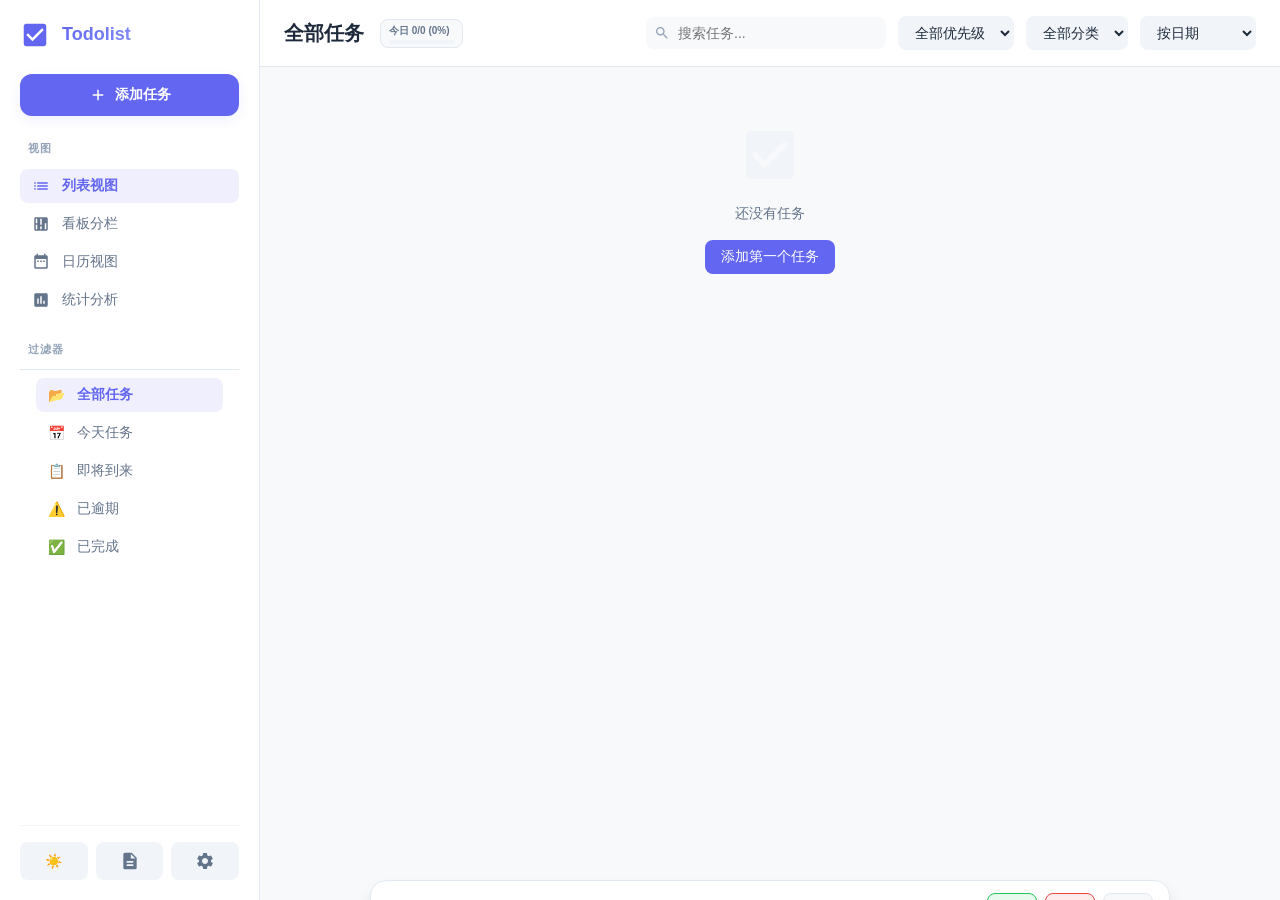
==== index.html @ 88fe9af9 "feat(release): v1.5.1 inline subtask deletion button, html layout alignment & detail perfection" ====
<!DOCTYPE html>
<html lang="zh-CN" data-theme="light">

<head>
  <meta charset="UTF-8">
  <meta name="viewport" content="width=device-width, initial-scale=1.0">
  <title>Todolist - 任务管理</title>
  <link rel="stylesheet" href="css/variables.css">
  <link rel="stylesheet" href="css/base.css">
  <link rel="stylesheet" href="css/components.css">
  <link rel="stylesheet" href="css/animations.css">
  <link rel="stylesheet" href="css/kanban.css">
  <link rel="stylesheet" href="css/charts.css">
  <link rel="stylesheet" href="css/features.css">
  <script src="js/chromeMock.js"></script>
  <style>
    /* Reset & Widescreen Layout */
    body {
      min-height: 100vh;
      overflow: hidden;
      background-color: var(--bg);
    }

    .app-layout {
      display: flex;
      width: 100vw;
      height: 100vh;
      overflow: hidden;
      position: relative;
    }

    /* Left Sidebar */
    .sidebar {
      width: 260px;
      height: 100%;
      background-color: var(--surface);
      border-right: 1px solid var(--border);
      display: flex;
      flex-direction: column;
      padding: var(--space-xl);
      flex-shrink: 0;
      z-index: 100;
      transition: transform var(--transition-normal);
    }

    .sidebar-header {
      display: flex;
      align-items: center;
      justify-content: space-between;
      margin-bottom: var(--space-2xl);
    }

    .sidebar-brand {
      display: flex;
      align-items: center;
      gap: var(--space-md);
    }

    .sidebar-logo {
      width: 30px;
      height: 30px;
      color: var(--primary);
    }

    .sidebar-title {
      font-size: var(--font-size-2xl);
      font-weight: 700;
      background: linear-gradient(135deg, var(--primary) 0%, var(--primary-light) 100%);
      -webkit-background-clip: text;
      -webkit-text-fill-color: transparent;
      background-clip: text;
      margin: 0;
    }

    .btn-close-sidebar {
      display: none;
      color: var(--text-secondary);
      cursor: pointer;
    }

    /* Large Add Task Button */
    .sidebar-add-btn {
      width: 100%;
      display: flex;
      align-items: center;
      justify-content: center;
      gap: var(--space-sm);
      padding: var(--space-md) var(--space-lg);
      background-color: var(--primary);
      color: white !important;
      border-radius: var(--radius-lg);
      font-weight: 600;
      font-size: var(--font-size-lg);
      margin-bottom: var(--space-2xl);
      transition: background-color var(--transition-fast), transform var(--transition-fast), box-shadow var(--transition-fast);
      box-shadow: 0 4px 12px var(--primary-bg);
      border: none;
    }

    .sidebar-add-btn:hover {
      background-color: var(--primary-dark);
      transform: translateY(-2px);
      box-shadow: 0 6px 16px rgba(99, 102, 241, 0.3);
    }

    .sidebar-add-btn:active {
      transform: translateY(0);
    }

    /* Sidebar sections and menu */
    .sidebar-section {
      margin-bottom: var(--space-2xl);
    }

    .sidebar-section-title {
      font-size: var(--font-size-xs);
      font-weight: 700;
      color: var(--text-muted);
      text-transform: uppercase;
      letter-spacing: 1px;
      margin-bottom: var(--space-md);
      padding-left: var(--space-sm);
    }

    .sidebar-menu {
      display: flex;
      flex-direction: column;
      gap: var(--space-xs);
    }

    .sidebar-menu-btn {
      display: flex;
      align-items: center;
      justify-content: space-between;
      padding: var(--space-sm) var(--space-md);
      border-radius: var(--radius-md);
      color: var(--text-secondary);
      font-weight: 500;
      font-size: var(--font-size-lg);
      transition: all var(--transition-fast);
      text-align: left;
      width: 100%;
      border: none;
      background: none;
      cursor: pointer;
    }

    .sidebar-menu-btn-content {
      display: flex;
      align-items: center;
      gap: var(--space-md);
    }

    .sidebar-menu-btn svg {
      width: 18px;
      height: 18px;
      color: var(--text-secondary);
      transition: color var(--transition-fast);
    }

    .sidebar-menu-btn:hover {
      background-color: var(--border-light);
      color: var(--text);
    }

    .sidebar-menu-btn.active {
      background-color: var(--primary-bg);
      color: var(--primary);
      font-weight: 600;
    }

    .sidebar-menu-btn.active svg {
      color: var(--primary);
    }

    .sidebar-footer {
      margin-top: auto;
      display: flex;
      align-items: center;
      justify-content: space-between;
      padding-top: var(--space-lg);
      border-top: 1px solid var(--border-light);
      gap: var(--space-sm);
    }

    .sidebar-footer .btn-icon {
      flex: 1;
      height: 38px;
      border-radius: var(--radius-md);
      background-color: var(--border-light);
      border: 1px solid transparent;
      display: inline-flex;
      align-items: center;
      justify-content: center;
    }

    .sidebar-footer .btn-icon:hover {
      background-color: var(--border);
      color: var(--text);
    }

    /* Right Main Content Area */
    .main-content-layout {
      flex: 1;
      display: flex;
      flex-direction: column;
      height: 100%;
      overflow: hidden;
    }

    /* Mobile Header (Hidden on Desktop) */
    .mobile-header {
      display: none;
      align-items: center;
      justify-content: space-between;
      padding: var(--space-md) var(--space-lg);
      background-color: var(--surface);
      border-bottom: 1px solid var(--border);
      height: 56px;
      flex-shrink: 0;
    }

    .btn-hamburger {
      color: var(--text);
      display: flex;
      align-items: center;
      justify-content: center;
      width: 36px;
      height: 36px;
      border-radius: var(--radius-md);
      cursor: pointer;
    }

    .btn-hamburger:hover {
      background-color: var(--border-light);
    }

    .mobile-title {
      font-size: var(--font-size-xl);
      font-weight: 700;
      color: var(--text);
    }

    /* Main Toolbar Header */
    .main-header {
      display: flex;
      align-items: center;
      justify-content: space-between;
      padding: var(--space-lg) var(--space-2xl);
      background-color: var(--surface);
      border-bottom: 1px solid var(--border);
      gap: var(--space-md);
      flex-shrink: 0;
    }

    .main-header-left {
      display: flex;
      align-items: center;
      gap: var(--space-md);
    }

    .current-view-title {
      font-size: var(--font-size-3xl);
      font-weight: 700;
      color: var(--text);
      margin: 0;
    }

    .main-header-right {
      display: flex;
      align-items: center;
      gap: var(--space-md);
      flex-wrap: wrap;
    }

    .main-header-right .search-box {
      width: 240px;
      transition: width var(--transition-normal);
    }

    .main-header-right .search-box:focus-within {
      width: 320px;
    }

    .main-header-right select {
      height: 34px;
      padding: 0 var(--space-md);
      background-color: var(--border-light);
      border: 1px solid transparent;
      border-radius: var(--radius-md);
      font-weight: 500;
      cursor: pointer;
    }

    .main-header-right select:focus {
      background-color: var(--surface);
      border-color: var(--primary);
    }

    /* Views Scrolling Container */
    .views-container {
      flex: 1;
      overflow-y: auto;
      padding: var(--space-2xl);
      background-color: var(--bg);
    }

    /* List View Center Aligned */
    #list-view {
      max-width: 900px;
      margin: 0 auto;
      width: 100%;
    }

    /* Kanban Widescreen Redesign */
    #kanban-view {
      height: 100%;
      display: flex;
      gap: var(--space-xl);
      overflow-x: auto;
      align-items: stretch;
      width: 100%;
      padding-bottom: var(--space-md);
    }

    #kanban-view.view.active {
      display: flex;
    }

    .kanban-column {
      flex: 1;
      min-width: 280px;
      max-width: 400px;
      background-color: var(--surface);
      border-radius: var(--radius-xl);
      border: 1px solid var(--border);
      box-shadow: var(--shadow-sm);
      display: flex;
      flex-direction: column;
      height: calc(100vh - 180px);
      /* Stretches to viewport minus header space */
    }

    .kanban-column-content {
      padding: var(--space-md);
      gap: var(--space-md);
      flex: 1;
      overflow-y: auto;
    }

    /* Calendar Widescreen Redesign */
    #calendar-view {
      background-color: var(--surface);
      border-radius: var(--radius-xl);
      border: 1px solid var(--border);
      box-shadow: var(--shadow-sm);
      padding: var(--space-xl);
      display: flex;
      flex-direction: column;
      height: calc(100vh - 180px);
    }

    #calendar-view.view.active {
      display: flex;
    }

    .calendar-header {
      margin-bottom: var(--space-lg);
      flex-shrink: 0;
    }

    .calendar-grid {
      margin-bottom: var(--space-sm);
      flex-shrink: 0;
    }

    .calendar-days {
      flex: 1;
      display: grid;
      grid-template-rows: repeat(6, 1fr);
      gap: 1px;
      background-color: var(--border);
      border: 1px solid var(--border);
      border-radius: var(--radius-md);
      overflow: hidden;
    }

    .calendar-day {
      aspect-ratio: auto;
      height: 100%;
      background-color: var(--surface);
      border-radius: 0;
      justify-content: flex-start;
      align-items: flex-start;
      padding: var(--space-sm);
      transition: background-color var(--transition-fast);
      position: relative;
      display: flex;
      flex-direction: column;
    }

    .calendar-day-number {
      font-size: var(--font-size-md);
      font-weight: 600;
      margin-bottom: var(--space-xs);
    }

    .calendar-day.today .calendar-day-number {
      background-color: var(--primary);
      color: white;
      width: 22px;
      height: 22px;
      display: flex;
      align-items: center;
      justify-content: center;
      border-radius: var(--radius-full);
      font-size: var(--font-size-xs);
    }

    /* Calendar task cells inside grid */
    .calendar-day-tasks {
      display: flex;
      flex-direction: column;
      gap: 3px;
      width: 100%;
      overflow-y: auto;
      margin-top: var(--space-xs);
      flex: 1;
      max-height: calc(100% - 22px);
    }

    /* Small custom scrollbar for calendar day cells */
    .calendar-day-tasks::-webkit-scrollbar {
      width: 3px;
    }

    .calendar-task-indicator {
      font-size: 10px;
      padding: 2px 6px;
      background-color: var(--border-light);
      border-radius: var(--radius-sm);
      color: var(--text-secondary);
      white-space: nowrap;
      overflow: hidden;
      text-overflow: ellipsis;
      border-left: 3px solid var(--priority-color, var(--border));
      width: 100%;
      text-align: left;
      line-height: 1.3;
    }

    .calendar-task-indicator.completed {
      text-decoration: line-through;
      opacity: 0.6;
    }

    .calendar-task-indicator-more {
      font-size: 9px;
      color: var(--primary);
      font-weight: 600;
      padding-left: var(--space-xs);
      text-align: left;
    }

    /* Stats View Dashboard grid layout */
    #stats-view {
      max-width: 1100px;
      margin: 0 auto;
      width: 100%;
    }

    #stats-view.view.active {
      display: block;
    }

    .stats-container {
      display: grid;
      grid-template-columns: 1fr 1fr;
      gap: var(--space-xl);
      padding: 0;
    }

    .stats-header {
      grid-column: 1 / -1;
      margin-bottom: 0;
    }

    .stats-overview {
      grid-column: 1 / -1;
      display: grid;
      grid-template-columns: repeat(4, 1fr) !important;
      gap: var(--space-md) !important;
      margin-bottom: 0 !important;
    }

    .stats-progress {
      grid-column: 1 / -1;
      margin-bottom: 0 !important;
    }

    .stats-chart {
      grid-column: 1;
      margin-bottom: 0 !important;
    }

    .stats-info {
      grid-column: 1;
      margin-bottom: 0 !important;
    }

    .stats-distribution {
      grid-column: 2;
      margin-bottom: 0 !important;
    }

    /* Batch operations bar desktop placement override */
    .batch-bar {
      bottom: var(--space-xl);
      left: 280px;
      /* offset sidebar on desktop */
      right: var(--space-xl);
      border-radius: var(--radius-xl);
      border: 1px solid var(--border);
      width: auto;
      max-width: 800px;
      margin: 0 auto;
      box-shadow: var(--shadow-xl);
    }

    /* Responsive Queries */
    @media (max-width: 1024px) {
      .batch-bar {
        left: var(--space-xl);
      }
    }

    @media (max-width: 768px) {
      body {
        flex-direction: column;
      }

      .app-layout {
        flex-direction: column;
      }

      /* Sidebar collapses to sliding drawer */
      .sidebar {
        position: fixed;
        left: 0;
        top: 0;
        bottom: 0;
        transform: translateX(-100%);
        box-shadow: var(--shadow-xl);
      }

      .sidebar.open {
        transform: translateX(0);
      }

      .btn-close-sidebar {
        display: flex;
        align-items: center;
        justify-content: center;
        width: 36px;
        height: 36px;
        border-radius: var(--radius-md);
      }

      .btn-close-sidebar:hover {
        background-color: var(--border-light);
      }

      .mobile-header {
        display: flex;
      }

      .main-content-layout {
        height: calc(100vh - 56px);
      }

      .main-header {
        padding: var(--space-md) var(--space-lg);
        flex-direction: column;
        align-items: stretch;
      }

      .main-header-right {
        justify-content: space-between;
      }

      .main-header-right .search-box {
        width: 100%;
      }

      .main-header-right .search-box:focus-within {
        width: 100%;
      }

      .views-container {
        padding: var(--space-md);
      }

      .stats-container {
        grid-template-columns: 1fr;
      }

      .stats-chart,
      .stats-info,
      .stats-distribution {
        grid-column: 1;
      }

      .stats-overview {
        grid-template-columns: repeat(2, 1fr) !important;
      }

      .batch-bar {
        left: var(--space-md);
        right: var(--space-md);
        bottom: var(--space-md);
      }
    }
  </style>
</head>

<body>
  <div class="app-layout">
    <!-- Left Navigation Sidebar -->
    <aside class="sidebar" id="sidebar">
      <div class="sidebar-header">
        <div class="sidebar-brand">
          <svg class="sidebar-logo" viewBox="0 0 24 24">
            <path fill="currentColor"
              d="M19 3H5c-1.1 0-2 .9-2 2v14c0 1.1.9 2 2 2h14c1.1 0 2-.9 2-2V5c0-1.1-.9-2-2-2zm-9 14l-5-5 1.41-1.41L10 14.17l7.59-7.59L19 8l-9 9z" />
          </svg>
          <h1 class="sidebar-title">Todolist</h1>
        </div>
        <button id="btn-close-sidebar" class="btn-close-sidebar" title="关闭菜单">
          <svg viewBox="0 0 24 24" width="20" height="20">
            <path fill="currentColor"
              d="M19 6.41L17.59 5 12 10.59 6.41 5 5 6.41 10.59 12 5 17.59 6.41 19 12 13.41 17.59 19 19 17.59 13.41 12z" />
          </svg>
        </button>
      </div>

      <!-- Add Task Action -->
      <button id="btn-add" class="sidebar-add-btn" title="添加新任务">
        <svg viewBox="0 0 24 24" width="18" height="18">
          <path fill="currentColor" d="M19 13h-6v6h-2v-6H5v-2h6V5h2v6h6v2z" />
        </svg>
        添加任务
      </button>

      <!-- View Selector -->
      <div class="sidebar-section">
        <div class="sidebar-section-title">视图</div>
        <nav class="sidebar-menu">
          <button class="sidebar-menu-btn sidebar-view-btn active" data-view="list">
            <div class="sidebar-menu-btn-content">
              <svg viewBox="0 0 24 24">
                <path fill="currentColor"
                  d="M3 13h2v-2H3v2zm0 4h2v-2H3v2zm0-8h2V7H3v2zm4 4h14v-2H7v2zm0 4h14v-2H7v2zM7 7v2h14V7H7z" />
              </svg>
              <span>列表视图</span>
            </div>
          </button>
          <button class="sidebar-menu-btn sidebar-view-btn" data-view="kanban">
            <div class="sidebar-menu-btn-content">
              <svg viewBox="0 0 24 24">
                <path fill="currentColor"
                  d="M19 3H5c-1.1 0-2 .9-2 2v14c0 1.1.9 2 2 2h14c1.1 0 2-.9 2-2V5c0-1.1-.9-2-2-2zM7 19H5v-6h2v6zm0-8H5V5h2v6zm6 8h-2v-4h2v4zm0-6h-2V5h2v6zm6 6h-2v-8h2v8z" />
              </svg>
              <span>看板分栏</span>
            </div>
          </button>
          <button class="sidebar-menu-btn sidebar-view-btn" data-view="calendar">
            <div class="sidebar-menu-btn-content">
              <svg viewBox="0 0 24 24">
                <path fill="currentColor"
                  d="M19 3h-1V1h-2v2H8V1H6v2H5c-1.1 0-2 .9-2 2v14c0 1.1.9 2 2 2h14c1.1 0 2-.9 2-2V5c0-1.1-.9-2-2-2zm0 16H5V8h14v11zM9 10H7v2h2v-2zm4 0h-2v2h2v-2zm4 0h-2v2h2v-2z" />
              </svg>
              <span>日历视图</span>
            </div>
          </button>
          <button class="sidebar-menu-btn sidebar-view-btn" data-view="stats">
            <div class="sidebar-menu-btn-content">
              <svg viewBox="0 0 24 24">
                <path fill="currentColor"
                  d="M19 3H5c-1.1 0-2 .9-2 2v14c0 1.1.9 2 2 2h14c1.1 0 2-.9 2-2V5c0-1.1-.9-2-2-2zM9 17H7v-7h2v7zm4 0h-2V7h2v10zm4 0h-2v-4h2v4z" />
              </svg>
              <span>统计分析</span>
            </div>
          </button>
        </nav>
      </div>

      <!-- Filters (mapped to .filter-tabs) -->
      <div class="sidebar-section">
        <div class="sidebar-section-title">过滤器</div>
        <nav class="sidebar-menu filter-tabs">
          <button class="sidebar-menu-btn tab active" data-filter="all">
            <div class="sidebar-menu-btn-content">
              <span>📂</span>
              <span>全部任务</span>
            </div>
          </button>
          <button class="sidebar-menu-btn tab" data-filter="today">
            <div class="sidebar-menu-btn-content">
              <span>📅</span>
              <span>今天任务</span>
            </div>
          </button>
          <button class="sidebar-menu-btn tab" data-filter="upcoming">
            <div class="sidebar-menu-btn-content">
              <span>📋</span>
              <span>即将到来</span>
            </div>
          </button>
          <button class="sidebar-menu-btn tab" data-filter="overdue">
            <div class="sidebar-menu-btn-content">
              <span>⚠️</span>
              <span>已逾期</span>
            </div>
          </button>
          <button class="sidebar-menu-btn tab" data-filter="completed">
            <div class="sidebar-menu-btn-content">
              <span>✅</span>
              <span>已完成</span>
            </div>
          </button>
        </nav>
      </div>

      <!-- Footer action tools -->
      <div class="sidebar-footer">
        <button id="btn-theme" class="btn-icon" title="切换主题">☀️</button>
        <button id="btn-templates" class="btn-icon" title="任务模板">
          <svg viewBox="0 0 24 24" width="20" height="20">
            <path fill="currentColor"
              d="M14 2H6c-1.1 0-1.99.9-1.99 2L4 20c0 1.1.89 2 1.99 2H18c1.1 0 2-.9 2-2V8l-6-6zm2 16H8v-2h8v2zm0-4H8v-2h8v2zm-3-5V3.5L18.5 9H13z" />
          </svg>
        </button>
        <button id="btn-settings" class="btn-icon" title="设置">
          <svg viewBox="0 0 24 24" width="20" height="20">
            <path fill="currentColor"
              d="M19.14 12.94c.04-.3.06-.61.06-.94 0-.32-.02-.64-.07-.94l2.03-1.58c.18-.14.23-.41.12-.61l-1.92-3.32c-.12-.22-.37-.29-.59-.22l-2.39.96c-.5-.38-1.03-.7-1.62-.94l-.36-2.54c-.04-.24-.24-.41-.48-.41h-3.84c-.24 0-.43.17-.47.41l-.36 2.54c-.59.24-1.13.57-1.62.94l-2.39-.96c-.22-.08-.47 0-.59.22L2.74 8.87c-.12.21-.08.47.12.61l2.03 1.58c-.05.3-.07.62-.07.94s.02.64.07.94l-2.03 1.58c-.18.14-.23.41-.12.61l1.92 3.32c.12.22.37.29.59.22l2.39-.96c.5.38 1.03.7 1.62.94l.36 2.54c.05.24.24.41.48.41h3.84c.24 0 .44-.17.47-.41l.36-2.54c.59-.24 1.13-.56 1.62-.94l2.39.96c.22.08.47 0 .59-.22l1.92-3.32c.12-.22.07-.47-.12-.61l-2.01-1.58zM12 15.6c-1.98 0-3.6-1.62-3.6-3.6s1.62-3.6 3.6-3.6 3.6 1.62 3.6 3.6-1.62 3.6-3.6 3.6z" />
          </svg>
        </button>
      </div>
    </aside>

    <!-- Main Content Layout Area -->
    <div class="main-content-layout">
      <!-- Mobile View Header -->
      <header class="mobile-header">
        <button id="btn-menu-toggle" class="btn-hamburger" title="展开侧边栏">
          <svg viewBox="0 0 24 24" width="24" height="24">
            <path fill="currentColor" d="M3 18h18v-2H3v2zm0-5h18v-2H3v2zm0-7v2h18V6H3z" />
          </svg>
        </button>
        <span class="mobile-title">Todolist</span>
        <button id="btn-mobile-add" class="btn-icon" title="添加任务">
          <svg viewBox="0 0 24 24" width="22" height="22">
            <path fill="currentColor" d="M19 13h-6v6h-2v-6H5v-2h6V5h2v6h6v2z" />
          </svg>
        </button>
      </header>

      <!-- Main Toolbar Header -->
      <header class="main-header">
        <div class="main-header-left" style="display: flex; align-items: center; gap: var(--space-md);">
          <h2 id="current-view-title" class="current-view-title">任务列表</h2>
          <div class="header-progress-widget" id="header-progress-widget" title="今日任务完成率"></div>
        </div>
        <div class="main-header-right">
          <!-- Search box -->
          <div class="search-box">
            <svg class="search-icon" viewBox="0 0 24 24" width="16" height="16">
              <path fill="currentColor"
                d="M15.5 14h-.79l-.28-.27C15.41 12.59 16 11.11 16 9.5 16 5.91 13.09 3 9.5 3S3 5.91 3 9.5 5.91 16 9.5 16c1.61 0 3.09-.59 4.23-1.57l.27.28v.79l5 4.99L20.49 19l-4.99-5zm-6 0C7.01 14 5 11.99 5 9.5S7.01 5 9.5 5 14 7.01 14 9.5 11.99 14 9.5 14z" />
            </svg>
            <input type="text" id="search-input" placeholder="搜索任务..." autocomplete="off" list="search-suggestions">
            <datalist id="search-suggestions"></datalist>
          </div>
          <!-- Priority Selector -->
          <select id="filter-select" class="filter-select">
            <option value="all">全部优先级</option>
            <option value="high">高优先级</option>
            <option value="medium">中优先级</option>
            <option value="low">低优先级</option>
          </select>
          <!-- Category Selector -->
          <select id="category-select" class="filter-select">
            <option value="all">全部分类</option>
            <option value="工作">💼 工作</option>
            <option value="个人">👤 个人</option>
            <option value="学习">📚 学习</option>
            <option value="生活">🏠 生活</option>
            <option value="健康">💪 健康</option>
          </select>
          <!-- Sort Selector -->
          <select id="sort-select" class="filter-select">
            <option value="dueDate">按日期</option>
            <option value="priority">按优先级</option>
            <option value="created">按创建时间</option>
            <option value="alpha">按名称</option>
          </select>
          <!-- View cycle button hidden but preserved in DOM for JS binding -->
          <button id="btn-toggle-view" style="display: none;"></button>
        </div>
      </header>

      <!-- Scrollable Panels Viewport -->
      <main class="views-container">
        <!-- List View -->
        <div id="list-view" class="view active">
          <div id="task-list" class="task-list">
            <!-- Tasks rendered dynamically -->
          </div>
          <div id="empty-state" class="empty-state hidden">
            <svg viewBox="0 0 24 24" width="64" height="64">
              <path fill="currentColor" opacity="0.3"
                d="M19 3H5c-1.1 0-2 .9-2 2v14c0 1.1.9 2 2 2h14c1.1 0 2-.9 2-2V5c0-1.1-.9-2-2-2zm-9 14l-5-5 1.41-1.41L10 14.17l7.59-7.59L19 8l-9 9z" />
            </svg>
            <p>还没有任务</p>
            <button id="btn-add-first" class="btn-primary">添加第一个任务</button>
          </div>
        </div>

        <!-- Calendar View -->
        <div id="calendar-view" class="view hidden">
          <div class="calendar-header">
            <button id="btn-prev-month" class="btn-icon">
              <svg viewBox="0 0 24 24" width="20" height="20">
                <path fill="currentColor" d="M15.41 7.41L14 6l-6 6 6 6 1.41-1.41L10.83 12z" />
              </svg>
            </button>
            <h2 id="calendar-title"></h2>
            <button id="btn-next-month" class="btn-icon">
              <svg viewBox="0 0 24 24" width="20" height="20">
                <path fill="currentColor" d="M10 6L8.59 7.41 13.17 12l-4.58 4.59L10 18l6-6z" />
              </svg>
            </button>
          </div>
          <div class="calendar-grid">
            <div class="weekday">日</div>
            <div class="weekday">一</div>
            <div class="weekday">二</div>
            <div class="weekday">三</div>
            <div class="weekday">四</div>
            <div class="weekday">五</div>
            <div class="weekday">六</div>
          </div>
          <div id="calendar-days" class="calendar-days">
            <!-- Days rendered dynamically -->
          </div>
        </div>

        <!-- Kanban View -->
        <div id="kanban-view" class="view hidden">
          <!-- Columns rendered dynamically -->
        </div>

        <!-- Stats View -->
        <div id="stats-view" class="view hidden">
          <!-- Statistics rendered dynamically -->
        </div>
      </main>
    </div>
  </div>

  <!-- Batch operations bar -->
  <div id="batch-bar" class="batch-bar">
    <span class="batch-info">已选择 <strong>0</strong> 个任务</span>
    <div class="batch-actions">
      <button id="btn-batch-complete" class="batch-btn complete">完成</button>
      <button id="btn-batch-delete" class="batch-btn delete">删除</button>
      <button id="btn-batch-cancel" class="batch-btn cancel">取消</button>
    </div>
  </div>

  <!-- Dialogs & Toast Notifications -->
  <dialog id="task-modal" class="modal">
    <form id="task-form" class="modal-form">
      <h2 id="modal-title">添加任务</h2>
      <input type="hidden" id="task-id">
      <div class="form-group">
        <label for="task-title">标题 *</label>
        <input type="text" id="task-title" required placeholder="输入任务标题" autocomplete="off">
      </div>
      <div class="form-group">
        <label for="task-description">描述</label>
        <textarea id="task-description" rows="2" placeholder="添加描述（可选）"></textarea>
      </div>
      <div class="form-row">
        <div class="form-group">
          <label for="task-due-date">截止日期</label>
          <input type="date" id="task-due-date">
        </div>
        <div class="form-group">
          <label for="task-due-time">时间</label>
          <input type="time" id="task-due-time">
        </div>
      </div>
      <div class="form-group">
        <label>优先级</label>
        <div class="priority-options">
          <label class="priority-option">
            <input type="radio" name="priority" value="low">
            <span class="priority-label low">低</span>
          </label>
          <label class="priority-option">
            <input type="radio" name="priority" value="medium" checked>
            <span class="priority-label medium">中</span>
          </label>
          <label class="priority-option">
            <input type="radio" name="priority" value="high">
            <span class="priority-label high">高</span>
          </label>
        </div>
      </div>
      <div class="form-group">
        <label for="task-category">分类</label>
        <input type="text" id="task-category" placeholder="工作、个人、学习..." list="category-list" autocomplete="off">
        <datalist id="category-list"></datalist>
      </div>
      <div class="form-group">
        <label class="checkbox-label">
          <input type="checkbox" id="task-reminder">
          <span>设置提醒</span>
        </label>
        <select id="task-reminder-before" class="reminder-select" style="display:none; margin-top: 8px;">
          <option value="5">提前 5 分钟</option>
          <option value="15" selected>提前 15 分钟</option>
          <option value="30">提前 30 分钟</option>
          <option value="60">提前 1 小时</option>
          <option value="1440">提前 1 天</option>
        </select>
      </div>
      <div class="form-group">
        <label>子任务</label>
        <div id="subtasks-list" class="subtask-list">
          <!-- Rendered dynamically -->
        </div>
        <div class="subtask-input-group">
          <input type="text" id="subtask-input" placeholder="添加子任务..." autocomplete="off">
          <button type="button" id="btn-add-subtask" class="subtask-add-btn">添加</button>
        </div>
      </div>
      <div class="form-group" id="tags-container">
        <!-- Rendered dynamically -->
      </div>
      <div class="form-group">
        <div class="repeat-selector">
          <label class="repeat-label">重复</label>
          <select id="task-repeat" class="repeat-select">
            <option value="">不重复</option>
            <option value="daily">🔄 每天</option>
            <option value="weekly">📅 每周</option>
            <option value="biweekly">📆 每两周</option>
            <option value="monthly">🗓️ 每月</option>
            <option value="quarterly">📊 每季度</option>
            <option value="yearly">🎯 每年</option>
          </select>
        </div>
      </div>
      <div class="modal-actions">
        <button type="button" id="btn-cancel" class="btn-secondary">取消</button>
        <button type="submit" class="btn-primary">保存</button>
      </div>
    </form>
  </dialog>

  <dialog id="settings-modal" class="modal">
    <div class="modal-form">
      <h2>设置</h2>
      <div class="settings-group">
        <div class="settings-group-title">数据导出</div>
        <div class="data-actions">
          <button id="btn-export-json" class="data-btn">
            <svg viewBox="0 0 24 24" width="20" height="20">
              <path fill="currentColor"
                d="M14 2H6c-1.1 0-2 .9-2 2v16c0 1.1.9 2 2 2h12c1.1 0 2-.9 2-2V8l-6-6zM6 20V4h7v5h5v11H6z" />
            </svg>
            导出 JSON
          </button>
          <button id="btn-export-csv" class="data-btn">
            <svg viewBox="0 0 24 24" width="20" height="20">
              <path fill="currentColor"
                d="M14 2H6c-1.1 0-2 .9-2 2v16c0 1.1.9 2 2 2h12c1.1 0 2-.9 2-2V8l-6-6zM6 20V4h7v5h5v11H6z" />
            </svg>
            导出 CSV
          </button>
          <button id="btn-export-md" class="data-btn">
            <svg viewBox="0 0 24 24" width="20" height="20">
              <path fill="currentColor"
                d="M14 2H6c-1.1 0-2 .9-2 2v16c0 1.1.9 2 2 2h12c1.1 0 2-.9 2-2V8l-6-6zM6 20V4h7v5h5v11H6z" />
            </svg>
            导出 Markdown
          </button>
          <button id="btn-export-txt" class="data-btn">
            <svg viewBox="0 0 24 24" width="20" height="20">
              <path fill="currentColor"
                d="M14 2H6c-1.1 0-2 .9-2 2v16c0 1.1.9 2 2 2h12c1.1 0 2-.9 2-2V8l-6-6zM6 20V4h7v5h5v11H6z" />
            </svg>
            导出 TXT
        </div>
      </div>
      <div class="settings-group">
        <div class="settings-group-title">自定义标签</div>
        <div id="settings-tags-container">
          <!-- Rendered dynamically by Tags.renderCustomTagsManager() -->
        </div>
      </div>
      <div class="settings-group">
        <div class="settings-group-title">数据导入</div>
        <div class="data-actions">
          <button id="btn-import-data" class="data-btn">
            <svg viewBox="0 0 24 24" width="20" height="20">
              <path fill="currentColor"
                d="M19.35 10.04C18.67 6.59 15.64 4 12 4 9.11 4 6.6 5.64 5.35 8.04 2.34 8.36 0 10.91 0 14c0 3.31 2.69 6 6 6h13c2.76 0 5-2.24 5-5 0-2.64-2.05-4.78-4.65-4.96zM17 13l-5 5-5-5h3V9h4v4h3z" />
            </svg>
            导入 JSON 数据
          </button>
        </div>
      </div>
      <div class="settings-group">
        <div class="settings-group-title">其他操作</div>
        <div class="data-actions">
          <button id="btn-print" class="data-btn">
            <svg viewBox="0 0 24 24" width="20" height="20">
              <path fill="currentColor"
                d="M19 8H5c-1.66 0-3 1.34-3 3v6h4v4h12v-4h4v-6c0-1.66-1.34-3-3-3zm-3 11H8v-5h8v5zm3-7c-.55 0-1-.45-1-1s.45-1 1-1 1 .45 1 1-.45 1-1 1zm-1-9H6v4h12V3z" />
            </svg>
            打印任务
          </button>
          <button id="btn-share-summary" class="data-btn">
            <svg viewBox="0 0 24 24" width="20" height="20">
              <path fill="currentColor"
                d="M18 16.08c-.76 0-1.44.3-1.96.77L8.91 12.7c.05-.23.09-.46.09-.7s-.04-.47-.09-.7l7.05-4.11c.54.5 1.25.81 2.04.81 1.66 0 3-1.34 3-3s-1.34-3-3-3-3 1.34-3 3c0 .24.04.47.09.7L8.04 9.81C7.5 9.31 6.79 9 6 9c-1.66 0-3 1.34-3 3s1.34 3 3 3c.79 0 1.5-.31 2.04-.81l7.12 4.16c-.05.21-.08.43-.08.65 0 1.61 1.31 2.92 2.92 2.92 1.61 0 2.92-1.31 2.92-2.92s-1.31-2.92-2.92-2.92z" />
            </svg>
            分享任务概览
          </button>
          <button id="btn-clear-data" class="data-btn danger">
            <svg viewBox="0 0 24 24" width="20" height="20">
              <path fill="currentColor"
                d="M6 19c0 1.1.9 2 2 2h8c1.1 0 2-.9 2-2V7H6v12zM19 4h-3.5l-1-1h-5l-1 1H5v2h14V4z" />
            </svg>
            清除所有数据
          </button>
        </div>
      </div>
      <div class="modal-actions">
        <button type="button" id="btn-close-settings" class="btn-secondary">关闭</button>
      </div>
    </div>
  </dialog>

  <!-- Import file target -->
  <input type="file" id="import-file" class="file-input" accept=".json">

  <!-- Toast Notification -->
  <div id="toast" class="toast hidden">
    <span id="toast-message"></span>
    <button id="toast-action" class="toast-action hidden">撤销</button>
  </div>

  <!-- Scripts -->
  <script src="js/utils.js"></script>
  <script src="js/storage.js"></script>
  <script src="js/taskManager.js"></script>
  <script src="js/modal.js"></script>
  <script src="js/calendar.js"></script>
  <script src="js/dragDrop.js"></script>
  <script src="js/dataManager.js"></script>
  <script src="js/notifications.js"></script>
  <script src="js/templates.js"></script>
  <script src="js/shortcuts.js"></script>
  <script src="js/advanced.js"></script>
  <script src="js/tags.js"></script>
  <script src="js/timeTracking.js"></script>
  <script src="js/recurring.js"></script>
  <script src="js/ui.js"></script>
  <script src="js/app.js"></script>
  <script src="js/indexLayout.js"></script>
</body>

</html>
---- css/variables.css ----
/* CSS Custom Properties - Design System */

:root {
  /* Theme transition */
  transition: background-color 0.3s ease, color 0.3s ease;

  /* Colors - Primary Palette */
  --primary: #6366f1;
  --primary-light: #818cf8;
  --primary-dark: #4f46e5;
  --primary-bg: rgba(99, 102, 241, 0.1);

  /* Colors - Semantic */
  --success: #22c55e;
  --success-light: #4ade80;
  --success-bg: rgba(34, 197, 94, 0.1);

  --warning: #f59e0b;
  --warning-light: #fbbf24;
  --warning-bg: rgba(245, 158, 11, 0.1);

  --danger: #ef4444;
  --danger-light: #f87171;
  --danger-bg: rgba(239, 68, 68, 0.1);

  /* Colors - Neutral (Light Mode) */
  --bg: #f8f9fb;
  --surface: #ffffff;
  --text: #1e293b;
  --text-secondary: #64748b;
  --text-muted: #94a3b8;
  --border: #e2e8f0;
  --border-light: #f1f5f9;

  /* Spacing */
  --space-xs: 4px;
  --space-sm: 8px;
  --space-md: 12px;
  --space-lg: 16px;
  --space-xl: 20px;
  --space-2xl: 24px;
  --space-3xl: 32px;

  /* Border Radius */
  --radius-sm: 6px;
  --radius-md: 8px;
  --radius-lg: 12px;
  --radius-xl: 16px;
  --radius-full: 9999px;

  /* Shadows (Light Mode) */
  --shadow-sm: 0 1px 2px rgba(0, 0, 0, 0.05);
  --shadow-md: 0 1px 3px rgba(0, 0, 0, 0.08);
  --shadow-lg: 0 4px 6px rgba(0, 0, 0, 0.1);
  --shadow-xl: 0 10px 15px rgba(0, 0, 0, 0.1);

  /* Typography */
  --font-family: -apple-system, BlinkMacSystemFont, 'Segoe UI', Roboto, 'Helvetica Neue', Arial, sans-serif;
  --font-size-xs: 11px;
  --font-size-sm: 12px;
  --font-size-md: 13px;
  --font-size-lg: 14px;
  --font-size-xl: 16px;
  --font-size-2xl: 18px;
  --font-size-3xl: 20px;

  /* Transitions */
  --transition-fast: 150ms ease;
  --transition-normal: 200ms ease;
  --transition-slow: 300ms ease;

  /* Z-index */
  --z-base: 1;
  --z-dropdown: 10;
  --z-modal: 100;
  --z-toast: 200;
}

/* Dark Mode - System preference */
@media (prefers-color-scheme: dark) {
  :root[data-theme="auto"] {
    --bg: #0f172a;
    --surface: #1e293b;
    --text: #f1f5f9;
    --text-secondary: #94a3b8;
    --text-muted: #64748b;
    --border: #334155;
    --border-light: #1e293b;

    --shadow-sm: 0 1px 2px rgba(0, 0, 0, 0.3);
    --shadow-md: 0 1px 3px rgba(0, 0, 0, 0.4);
    --shadow-lg: 0 4px 6px rgba(0, 0, 0, 0.4);
    --shadow-xl: 0 10px 15px rgba(0, 0, 0, 0.5);

    --primary-bg: rgba(99, 102, 241, 0.2);
    --success-bg: rgba(34, 197, 94, 0.2);
    --warning-bg: rgba(245, 158, 11, 0.2);
    --danger-bg: rgba(239, 68, 68, 0.2);
  }
}

/* Dark Mode - Manual toggle */
:root[data-theme="dark"] {
  --bg: #0f172a;
  --surface: #1e293b;
  --text: #f1f5f9;
  --text-secondary: #94a3b8;
  --text-muted: #64748b;
  --border: #334155;
  --border-light: #1e293b;

  --shadow-sm: 0 1px 2px rgba(0, 0, 0, 0.3);
  --shadow-md: 0 1px 3px rgba(0, 0, 0, 0.4);
  --shadow-lg: 0 4px 6px rgba(0, 0, 0, 0.4);
  --shadow-xl: 0 10px 15px rgba(0, 0, 0, 0.5);

  --primary-bg: rgba(99, 102, 241, 0.2);
  --success-bg: rgba(34, 197, 94, 0.2);
  --warning-bg: rgba(245, 158, 11, 0.2);
  --danger-bg: rgba(239, 68, 68, 0.2);
}
---- css/base.css ----
/* Base Styles - Reset and Global */

* {
  margin: 0;
  padding: 0;
  box-sizing: border-box;
}

html {
  font-size: 14px;
  -webkit-font-smoothing: antialiased;
  -moz-osx-font-smoothing: grayscale;
}

body {
  font-family: var(--font-family);
  background-color: var(--bg);
  color: var(--text);
  line-height: 1.5;
  min-height: 100vh;
  overflow: hidden;
  display: flex;
  flex-direction: column;
}

/* Scrollbar Styles */
::-webkit-scrollbar {
  width: 6px;
  height: 6px;
}

::-webkit-scrollbar-track {
  background: transparent;
}

::-webkit-scrollbar-thumb {
  background: rgba(100, 116, 139, 0.5);
  border-radius: var(--radius-full);
}

::-webkit-scrollbar-thumb:hover {
  background: var(--text-secondary);
}

/* Selection */
::selection {
  background: var(--primary-bg);
  color: var(--primary);
}

/* Focus Styles */
:focus-visible {
  outline: 2px solid var(--primary);
  outline-offset: 2px;
}

/* Typography */
h1, h2, h3, h4, h5, h6 {
  font-weight: 600;
  line-height: 1.3;
}

p {
  margin-bottom: var(--space-md);
}

a {
  color: var(--primary);
  text-decoration: none;
}

a:hover {
  text-decoration: underline;
}

/* Buttons */
button {
  font-family: inherit;
  font-size: inherit;
  cursor: pointer;
  border: none;
  background: none;
  color: inherit;
  padding: 0;
}

button:disabled {
  opacity: 0.5;
  cursor: not-allowed;
}

mark.search-highlight {
  background-color: rgba(234, 179, 8, 0.35);
  color: inherit;
  border-radius: 3px;
  padding: 0 2px;
}

/* Inputs */
input, textarea, select {
  font-family: inherit;
  font-size: inherit;
  color: inherit;
}

input[type="text"],
input[type="date"],
textarea,
select {
  width: 100%;
  padding: var(--space-sm) var(--space-md);
  border: 1px solid var(--border);
  border-radius: var(--radius-md);
  background-color: var(--surface);
  transition: border-color var(--transition-fast), box-shadow var(--transition-fast);
}

input[type="text"]:focus,
input[type="date"]:focus,
textarea:focus,
select:focus {
  outline: none;
  border-color: var(--primary);
  box-shadow: 0 0 0 3px var(--primary-bg);
}

textarea {
  resize: vertical;
  min-height: 60px;
}

/* Utility Classes */
.hidden {
  display: none !important;
}

.sr-only {
  position: absolute;
  width: 1px;
  height: 1px;
  padding: 0;
  margin: -1px;
  overflow: hidden;
  clip: rect(0, 0, 0, 0);
  white-space: nowrap;
  border-width: 0;
}

/* Button Variants */
.btn-primary {
  display: inline-flex;
  align-items: center;
  justify-content: center;
  gap: var(--space-sm);
  padding: var(--space-sm) var(--space-lg);
  background-color: var(--primary);
  color: white;
  border-radius: var(--radius-md);
  font-weight: 500;
  transition: background-color var(--transition-fast), transform var(--transition-fast);
}

.btn-primary:hover {
  background-color: var(--primary-dark);
  transform: translateY(-1px);
}

.btn-secondary {
  display: inline-flex;
  align-items: center;
  justify-content: center;
  gap: var(--space-sm);
  padding: var(--space-sm) var(--space-lg);
  background-color: var(--surface);
  color: var(--text);
  border: 1px solid var(--border);
  border-radius: var(--radius-md);
  font-weight: 500;
  transition: background-color var(--transition-fast), border-color var(--transition-fast);
}

.btn-secondary:hover {
  background-color: var(--bg);
  border-color: var(--text-muted);
}

.btn-icon {
  display: inline-flex;
  align-items: center;
  justify-content: center;
  width: 32px;
  height: 32px;
  border-radius: var(--radius-md);
  color: var(--text-secondary);
  transition: background-color var(--transition-fast), color var(--transition-fast), transform var(--transition-fast);
  position: relative;
}

.btn-icon:hover {
  background-color: var(--border-light);
  color: var(--text);
  transform: scale(1.05);
}

.btn-icon:active {
  transform: scale(0.95);
}

.btn-icon.active {
  background-color: var(--primary-bg);
  color: var(--primary);
}

/* Tooltip */
.btn-icon[title]:hover::after {
  content: attr(title);
  position: absolute;
  bottom: -30px;
  left: 50%;
  transform: translateX(-50%);
  padding: 4px 8px;
  background-color: var(--text);
  color: white;
  font-size: 11px;
  border-radius: 4px;
  white-space: nowrap;
  z-index: 100;
  pointer-events: none;
  animation: fadeIn 0.2s ease;
}
---- css/components.css ----
/* Component Styles */

/* Loading State */
.loading-state {
  position: fixed;
  top: 0;
  left: 0;
  right: 0;
  bottom: 0;
  display: flex;
  flex-direction: column;
  align-items: center;
  justify-content: center;
  background-color: var(--bg);
  z-index: 9999;
  transition: opacity 0.3s ease;
}

.loading-state.hidden {
  opacity: 0;
  pointer-events: none;
}

.loading-spinner {
  width: 40px;
  height: 40px;
  border: 3px solid var(--border);
  border-top-color: var(--primary);
  border-radius: 50%;
  animation: spin 0.8s linear infinite;
}

@keyframes spin {
  to { transform: rotate(360deg); }
}

.loading-state p {
  margin-top: var(--space-md);
  color: var(--text-secondary);
  font-size: var(--font-size-sm);
}

.error-state {
  text-align: center;
  color: var(--text-muted);
}

.error-state svg {
  color: var(--danger);
  margin-bottom: var(--space-md);
}

.error-state p {
  margin-bottom: var(--space-lg);
}

/* Header */
.header {
  display: flex;
  align-items: center;
  justify-content: space-between;
  padding: var(--space-md) var(--space-lg);
  background-color: var(--surface);
  border-bottom: 1px solid var(--border);
  position: sticky;
  top: 0;
  z-index: var(--z-base);
  flex-shrink: 0;
}

.header-left {
  display: flex;
  align-items: center;
  gap: var(--space-sm);
}

/* Header Progress Widget */
.header-progress-widget {
  display: inline-flex;
  flex-direction: column;
  gap: 2px;
  margin-left: var(--space-xs);
  padding: 3px 8px;
  background-color: var(--bg);
  border-radius: var(--radius-md);
  border: 1px solid var(--border);
  font-size: var(--font-size-xs);
  cursor: pointer;
  transition: border-color var(--transition-fast), background-color var(--transition-fast);
}

.header-progress-widget:hover {
  border-color: var(--primary);
  background-color: var(--surface);
}

.header-progress-text {
  font-size: 10px;
  font-weight: 600;
  color: var(--text-secondary);
  white-space: nowrap;
}

.header-progress-bar {
  height: 4px;
  width: 65px;
  background-color: var(--border-light);
  border-radius: var(--radius-full);
  overflow: hidden;
}

.header-progress-fill {
  height: 100%;
  background-color: var(--primary);
  border-radius: var(--radius-full);
  transition: width var(--transition-normal);
}

.logo {
  color: var(--primary);
}

.header h1 {
  font-size: var(--font-size-xl);
  font-weight: 700;
  background: linear-gradient(135deg, var(--primary) 0%, var(--primary-light) 100%);
  -webkit-background-clip: text;
  -webkit-text-fill-color: transparent;
  background-clip: text;
}

.header-right {
  display: flex;
  align-items: center;
  gap: var(--space-xs);
}

/* Toolbar */
.toolbar {
  display: flex;
  align-items: center;
  gap: var(--space-sm);
  padding: var(--space-md) var(--space-lg);
  background-color: var(--surface);
  border-bottom: 1px solid var(--border);
}

.search-box {
  flex: 1;
  position: relative;
}

.search-icon {
  position: absolute;
  left: var(--space-sm);
  top: 50%;
  transform: translateY(-50%);
  color: var(--text-muted);
  pointer-events: none;
}

.search-box input {
  padding-left: 32px;
  background-color: var(--bg);
  border: none;
}

.search-box input:focus {
  background-color: var(--surface);
  border: 1px solid var(--primary);
  box-shadow: 0 0 0 3px var(--primary-bg);
}

.filter-select {
  width: auto;
  min-width: 80px;
  padding: var(--space-sm) var(--space-md);
  background-color: var(--bg);
  border: none;
  border-radius: var(--radius-md);
  cursor: pointer;
}

.filter-select:focus {
  background-color: var(--surface);
  border: 1px solid var(--primary);
  box-shadow: 0 0 0 3px var(--primary-bg);
  outline: none;
}

/* Main Content */
.main-content {
  flex: 1;
  overflow-y: auto;
  padding: var(--space-lg);
}

/* View Toggle */
.view {
  display: none;
}

.view.active {
  display: block;
}

/* Task List */
.task-list {
  display: flex;
  flex-direction: column;
  gap: var(--space-md);
}

/* Quick Add Input */
.quick-add {
  margin-bottom: var(--space-md);
}

.quick-add input {
  width: 100%;
  padding: var(--space-md) var(--space-lg);
  border: 2px dashed var(--border);
  border-radius: var(--radius-lg);
  background-color: var(--surface);
  font-size: var(--font-size-md);
  color: var(--text);
  transition: all var(--transition-fast);
}

.quick-add input:focus {
  outline: none;
  border-color: var(--primary);
  border-style: solid;
  box-shadow: 0 0 0 3px var(--primary-bg);
}

.quick-add input::placeholder {
  color: var(--text-muted);
}

/* Task Section */
.task-section {
  margin-bottom: var(--space-xl);
}

.task-section-header {
  display: flex;
  align-items: center;
  justify-content: space-between;
  margin-bottom: var(--space-md);
  cursor: pointer;
  -webkit-user-select: none;
  user-select: none;
}

.task-section-title {
  display: flex;
  align-items: center;
  gap: var(--space-sm);
  font-size: var(--font-size-md);
  font-weight: 600;
  color: var(--text-secondary);
}

.task-section-count {
  display: inline-flex;
  align-items: center;
  justify-content: center;
  min-width: 20px;
  height: 20px;
  padding: 0 var(--space-xs);
  background-color: var(--border-light);
  border-radius: var(--radius-full);
  font-size: var(--font-size-xs);
  font-weight: 600;
  color: var(--text-muted);
}

.section-overdue .task-section-title {
  color: var(--danger);
}

.section-overdue .task-section-count {
  background-color: var(--danger-bg);
  color: var(--danger);
}

.section-today .task-section-title {
  color: var(--primary);
}

.section-today .task-section-count {
  background-color: var(--primary-bg);
  color: var(--primary);
}

.section-upcoming .task-section-title {
  color: var(--text-secondary);
}

.section-upcoming .task-section-count {
  background-color: var(--border-light);
  color: var(--text-muted);
}

.section-completed .task-section-title {
  color: var(--success);
}

.section-completed .task-section-count {
  background-color: var(--success-bg);
  color: var(--success);
}

.task-section-toggle {
  width: 20px;
  height: 20px;
  color: var(--text-muted);
  transition: transform var(--transition-fast);
}

.task-section.collapsed .task-section-toggle {
  transform: rotate(-90deg);
}

.task-section-content {
  display: flex;
  flex-direction: column;
  gap: var(--space-sm);
}

.task-section.collapsed .task-section-content {
  display: none;
}

/* Task Card */
.task-card {
  display: flex;
  align-items: flex-start;
  gap: var(--space-md);
  padding: var(--space-md);
  background-color: var(--surface);
  border-radius: var(--radius-lg);
  border: 1px solid var(--border);
  transition: transform var(--transition-fast),
              border-color var(--transition-fast),
              box-shadow var(--transition-fast),
              background-color var(--transition-fast);
  cursor: pointer;
  position: relative;
  overflow: hidden;
  animation: slideIn 0.2s ease;
}

@keyframes slideIn {
  from {
    opacity: 0;
    transform: translateY(-10px);
  }
  to {
    opacity: 1;
    transform: translateY(0);
  }
}

.task-card::before {
  content: '';
  position: absolute;
  left: 0;
  top: 0;
  bottom: 0;
  width: 4px;
  background-color: var(--priority-color, var(--border));
  transition: background-color var(--transition-fast), width var(--transition-fast);
}

.task-card:hover {
  border-color: var(--primary-light);
  box-shadow: var(--shadow-md);
  transform: translateY(-2px);
}

.task-card:hover::before {
  width: 6px;
}

.task-card.completed {
  opacity: 0.7;
}

.task-card.completed .task-title {
  text-decoration: line-through;
  color: var(--text-muted);
}

.task-card.overdue {
  background-color: var(--danger-bg);
  border-color: var(--danger-light);
}

.task-card.overdue::before {
  background-color: var(--danger);
}

/* Checkbox */
.task-checkbox {
  flex-shrink: 0;
  width: 20px;
  height: 20px;
  border: 2px solid var(--border);
  border-radius: var(--radius-full);
  display: flex;
  align-items: center;
  justify-content: center;
  transition: background-color var(--transition-fast),
              border-color var(--transition-fast),
              transform var(--transition-fast);
  cursor: pointer;
  margin-top: 2px;
}

.task-checkbox:hover {
  border-color: var(--primary);
  background-color: var(--primary-bg);
}

.task-checkbox.checked {
  background-color: var(--success);
  border-color: var(--success);
}

.task-checkbox.checked::after {
  content: '';
  width: 8px;
  height: 5px;
  border: 2px solid white;
  border-top: none;
  border-right: none;
  transform: rotate(-45deg);
  margin-top: -2px;
}

/* Task Content */
.task-content {
  flex: 1;
  min-width: 0;
}

.task-title {
  font-size: var(--font-size-lg);
  font-weight: 500;
  color: var(--text);
  margin-bottom: var(--space-xs);
  word-break: break-word;
}

.task-description {
  font-size: var(--font-size-sm);
  color: var(--text-secondary);
  margin-bottom: var(--space-sm);
  display: -webkit-box;
  -webkit-line-clamp: 2;
  -webkit-box-orient: vertical;
  overflow: hidden;
}

.task-meta {
  display: flex;
  align-items: center;
  gap: var(--space-sm);
  flex-wrap: wrap;
}

.task-due-date {
  display: inline-flex;
  align-items: center;
  gap: var(--space-xs);
  font-size: var(--font-size-xs);
  color: var(--text-muted);
  padding: 2px var(--space-sm);
  background-color: var(--bg);
  border-radius: var(--radius-full);
}

.task-due-date.overdue {
  color: var(--danger);
  background-color: var(--danger-bg);
  font-weight: 600;
}

.task-due-date.today {
  color: var(--primary);
  background-color: var(--primary-bg);
  font-weight: 600;
}

.task-due-date svg {
  width: 12px;
  height: 12px;
}

.task-priority {
  display: inline-flex;
  align-items: center;
  gap: var(--space-xs);
  font-size: var(--font-size-xs);
  font-weight: 600;
  padding: 2px var(--space-sm);
  border-radius: var(--radius-full);
}

.task-priority.high {
  color: var(--danger);
  background-color: var(--danger-bg);
}

.task-priority.medium {
  color: var(--warning);
  background-color: var(--warning-bg);
}

.task-priority.low {
  color: var(--success);
  background-color: var(--success-bg);
}

.task-category {
  display: inline-flex;
  align-items: center;
  font-size: var(--font-size-xs);
  color: var(--text-muted);
  padding: 2px var(--space-sm);
  background-color: var(--bg);
  border-radius: var(--radius-full);
  cursor: pointer;
}

.task-category:hover {
  background-color: var(--border-light);
  color: var(--primary);
}

/* Inline Subtask Items in Task Card */
.card-subtasks-container {
  margin: var(--space-xs) 0 var(--space-sm) 0;
  display: flex;
  flex-direction: column;
  gap: 4px;
}

.card-subtask-item {
  display: flex;
  align-items: center;
  gap: 6px;
  font-size: var(--font-size-xs);
  color: var(--text-secondary);
  position: relative;
}

.card-subtask-text {
  flex: 1;
  min-width: 0;
  overflow: hidden;
  text-overflow: ellipsis;
  white-space: nowrap;
}

.card-subtask-item.completed .card-subtask-text {
  text-decoration: line-through;
  color: var(--text-muted);
}

.btn-card-delete-subtask {
  opacity: 0;
  border: none;
  background: none;
  color: var(--text-muted);
  cursor: pointer;
  padding: 0 4px;
  font-size: 13px;
  line-height: 1;
  transition: opacity var(--transition-fast), color var(--transition-fast);
}

.card-subtask-item:hover .btn-card-delete-subtask {
  opacity: 1;
}

.btn-card-delete-subtask:hover {
  color: var(--danger);
}

.card-subtask-checkbox {
  width: 14px;
  height: 14px;
  border: 1.5px solid var(--border);
  border-radius: var(--radius-sm);
  cursor: pointer;
  display: flex;
  align-items: center;
  justify-content: center;
  flex-shrink: 0;
  transition: all var(--transition-fast);
}

.card-subtask-checkbox:hover {
  border-color: var(--primary);
  background-color: var(--primary-bg);
}

.card-subtask-checkbox.checked {
  background-color: var(--primary);
  border-color: var(--primary);
}

.card-subtask-checkbox.checked::after {
  content: '';
  width: 5px;
  height: 3px;
  border: 1.5px solid white;
  border-top: none;
  border-right: none;
  transform: rotate(-45deg);
  margin-top: -1px;
}

.card-add-subtask-row {
  margin-top: 4px;
}

.card-add-subtask-input {
  width: 100%;
  padding: 3px 8px;
  font-size: 11px;
  border: 1px dashed var(--border);
  border-radius: var(--radius-sm);
  background-color: transparent;
  color: var(--text);
  transition: border-color var(--transition-fast), background-color var(--transition-fast);
}

.card-add-subtask-input:focus {
  outline: none;
  border-style: solid;
  border-color: var(--primary);
  background-color: var(--surface);
}

/* Task Actions */
.task-actions {
  display: flex;
  align-items: center;
  gap: var(--space-xs);
  opacity: 0;
  transition: opacity var(--transition-fast);
}

.task-card:hover .task-actions {
  opacity: 1;
}

.task-action {
  width: 24px;
  height: 24px;
  display: flex;
  align-items: center;
  justify-content: center;
  border-radius: var(--radius-sm);
  color: var(--text-muted);
  transition: background-color var(--transition-fast),
              color var(--transition-fast);
}

.task-action:hover {
  background-color: var(--border-light);
  color: var(--text);
}

.task-action.delete:hover {
  background-color: var(--danger-bg);
  color: var(--danger);
}

/* Empty State */
.empty-state {
  display: flex;
  flex-direction: column;
  align-items: center;
  justify-content: center;
  padding: var(--space-3xl);
  text-align: center;
  color: var(--text-muted);
  animation: fadeIn 0.3s ease;
}

.empty-state svg {
  margin-bottom: var(--space-lg);
  color: var(--border);
  animation: bounce 2s ease infinite;
}

.empty-state p {
  font-size: var(--font-size-lg);
  margin-bottom: var(--space-lg);
  color: var(--text-secondary);
}

.empty-state .btn-primary {
  animation: pulse 2s ease infinite;
}

@keyframes bounce {
  0%, 100% { transform: translateY(0); }
  50% { transform: translateY(-10px); }
}

@keyframes pulse {
  0%, 100% { box-shadow: 0 0 0 0 rgba(99, 102, 241, 0.4); }
  50% { box-shadow: 0 0 0 10px rgba(99, 102, 241, 0); }
}

/* Filter Tabs */
.filter-tabs {
  display: flex;
  align-items: center;
  padding: var(--space-sm) var(--space-lg);
  background-color: var(--surface);
  border-top: 1px solid var(--border);
  gap: var(--space-xs);
}

.tab {
  flex: 1;
  padding: var(--space-sm) var(--space-md);
  border-radius: var(--radius-md);
  font-size: var(--font-size-sm);
  font-weight: 500;
  color: var(--text-secondary);
  transition: background-color var(--transition-fast),
              color var(--transition-fast);
}

.tab:hover {
  background-color: var(--bg);
  color: var(--text);
}

.tab.active {
  background-color: var(--primary-bg);
  color: var(--primary);
}

/* Modal */
.modal {
  border: none;
  border-radius: var(--radius-xl);
  padding: 0;
  max-width: 380px;
  width: calc(100% - var(--space-2xl));
  box-shadow: var(--shadow-xl);
  background-color: var(--surface);
}

.modal::backdrop {
  background-color: rgba(0, 0, 0, 0.5);
  backdrop-filter: blur(4px);
}

.modal-form {
  padding: var(--space-2xl);
}

.modal-form h2 {
  font-size: var(--font-size-2xl);
  margin-bottom: var(--space-xl);
  color: var(--text);
}

.form-group {
  margin-bottom: var(--space-lg);
}

.form-group label {
  display: block;
  font-size: var(--font-size-sm);
  font-weight: 500;
  color: var(--text-secondary);
  margin-bottom: var(--space-xs);
}

.priority-options {
  display: flex;
  gap: var(--space-sm);
}

.priority-option {
  flex: 1;
}

.priority-option input {
  display: none;
}

.priority-label {
  display: flex;
  align-items: center;
  justify-content: center;
  padding: var(--space-sm);
  border: 1px solid var(--border);
  border-radius: var(--radius-md);
  font-size: var(--font-size-sm);
  font-weight: 500;
  cursor: pointer;
  transition: background-color var(--transition-fast),
              border-color var(--transition-fast),
              color var(--transition-fast);
}

.priority-label:hover {
  border-color: var(--text-muted);
}

.priority-label.low {
  color: var(--success);
}

.priority-label.medium {
  color: var(--warning);
}

.priority-label.high {
  color: var(--danger);
}

.priority-option input:checked + .priority-label.low {
  background-color: var(--success-bg);
  border-color: var(--success);
}

.priority-option input:checked + .priority-label.medium {
  background-color: var(--warning-bg);
  border-color: var(--warning);
}

.priority-option input:checked + .priority-label.high {
  background-color: var(--danger-bg);
  border-color: var(--danger);
}

.modal-actions {
  display: flex;
  gap: var(--space-md);
  margin-top: var(--space-xl);
}

.modal-actions .btn-secondary,
.modal-actions .btn-primary {
  flex: 1;
}

/* Calendar View */
.calendar-header {
  display: flex;
  align-items: center;
  justify-content: space-between;
  margin-bottom: var(--space-lg);
}

.calendar-header h2 {
  font-size: var(--font-size-xl);
  font-weight: 600;
}

.calendar-grid {
  display: grid;
  grid-template-columns: repeat(7, 1fr);
  gap: var(--space-xs);
  margin-bottom: var(--space-sm);
}

.weekday {
  display: flex;
  align-items: center;
  justify-content: center;
  height: 32px;
  font-size: var(--font-size-xs);
  font-weight: 600;
  color: var(--text-muted);
}

.calendar-days {
  display: grid;
  grid-template-columns: repeat(7, 1fr);
  gap: var(--space-xs);
}

.calendar-day {
  aspect-ratio: 1;
  display: flex;
  flex-direction: column;
  align-items: center;
  justify-content: center;
  border-radius: var(--radius-md);
  cursor: pointer;
  transition: background-color var(--transition-fast),
              transform var(--transition-fast);
  position: relative;
  font-size: var(--font-size-md);
  color: var(--text);
}

.calendar-day:hover {
  background-color: var(--border-light);
}

.calendar-day.today {
  background-color: var(--primary);
  color: white;
  font-weight: 600;
}

.calendar-day.selected {
  background-color: var(--primary-bg);
  color: var(--primary);
  font-weight: 600;
}

.calendar-day.other-month {
  color: var(--text-muted);
  opacity: 0.5;
}

.calendar-day.has-tasks::after {
  content: '';
  position: absolute;
  bottom: 4px;
  width: 4px;
  height: 4px;
  border-radius: var(--radius-full);
  background-color: var(--primary);
}

.calendar-day.today.has-tasks::after {
  background-color: white;
}

.calendar-day.has-overdue::after {
  background-color: var(--danger);
}

/* Toast Notification */
.toast {
  position: fixed;
  bottom: var(--space-lg);
  left: 50%;
  transform: translateX(-50%) translateY(100px);
  background-color: var(--text);
  color: white;
  padding: var(--space-md) var(--space-lg);
  border-radius: var(--radius-lg);
  font-size: var(--font-size-sm);
  display: flex;
  align-items: center;
  gap: var(--space-md);
  box-shadow: var(--shadow-xl);
  z-index: var(--z-toast);
  opacity: 0;
  transition: opacity var(--transition-slow);
}

.toast.show {
  transform: translateX(-50%) translateY(0);
  opacity: 1;
}

.toast-action {
  color: var(--primary-light);
  font-weight: 600;
  white-space: nowrap;
}

.toast-action:hover {
  text-decoration: underline;
}

/* Form Row - for side by side inputs */
.form-row {
  display: flex;
  gap: var(--space-md);
}

.form-row .form-group {
  flex: 1;
}

/* Checkbox Label */
.checkbox-label {
  display: flex !important;
  align-items: center;
  gap: var(--space-sm);
  cursor: pointer;
}

.checkbox-label input[type="checkbox"] {
  width: 16px;
  height: 16px;
  cursor: pointer;
}

/* Subtask Progress */
.subtask-progress {
  display: flex;
  align-items: center;
  gap: var(--space-sm);
  margin-top: var(--space-xs);
  margin-bottom: var(--space-xs);
}

.subtask-progress-text {
  font-size: var(--font-size-xs);
  color: var(--text-muted);
  white-space: nowrap;
}

.subtask-progress-bar {
  flex: 1;
  height: 4px;
  background-color: var(--bg);
  border-radius: var(--radius-full);
  overflow: hidden;
}

.subtask-progress-fill {
  height: 100%;
  background-color: var(--primary);
  border-radius: var(--radius-full);
  transition: width var(--transition-fast);
}

/* Task Reminder Indicator */
.task-reminder-indicator {
  font-size: var(--font-size-xs);
  margin-left: var(--space-xs);
}

/* Selectable Tasks (batch mode) */
.task-card.selectable {
  cursor: pointer;
}

.task-card.selectable .task-checkbox {
  border-color: var(--primary);
}

.task-card.selected {
  background-color: var(--primary-bg);
  border-color: var(--primary);
}

.task-card.selected .task-checkbox {
  background-color: var(--primary);
  border-color: var(--primary);
}

.task-card.selected .task-checkbox::after {
  content: '';
  width: 8px;
  height: 5px;
  border: 2px solid white;
  border-top: none;
  border-right: none;
  transform: rotate(-45deg);
  margin-top: -2px;
}

/* Responsive adjustments */
@media (max-width: 360px) {
  .form-row {
    flex-direction: column;
  }

  .kanban-view {
    flex-direction: column;
  }

  .kanban-column {
    max-width: 100%;
  }
}
---- css/animations.css ----
/* Animations and Transitions */

/* Task Card Enter Animation */
@keyframes taskEnter {
  from {
    opacity: 0;
    transform: translateY(-10px);
  }
  to {
    opacity: 1;
    transform: translateY(0);
  }
}

/* Task Card Exit Animation */
@keyframes taskExit {
  from {
    opacity: 1;
    transform: translateX(0);
  }
  to {
    opacity: 0;
    transform: translateX(20px);
  }
}

/* Checkbox Animation */
@keyframes checkboxPop {
  0% {
    transform: scale(1);
  }
  50% {
    transform: scale(1.2);
  }
  100% {
    transform: scale(1);
  }
}

/* Fade In */
@keyframes fadeIn {
  from {
    opacity: 0;
  }
  to {
    opacity: 1;
  }
}

/* Sparkle Particle Animation */
.sparkle-particle {
  position: fixed;
  width: 6px;
  height: 6px;
  background-color: var(--primary);
  border-radius: 50%;
  pointer-events: none;
  z-index: 9999;
  animation: sparkleBurst 0.6s cubic-bezier(0.16, 1, 0.3, 1) forwards;
}

@keyframes sparkleBurst {
  0% {
    opacity: 1;
    transform: translate(0, 0) scale(1);
  }
  100% {
    opacity: 0;
    transform: translate(var(--tx, 0px), var(--ty, 0px)) scale(0.2);
  }
}

/* Fade Out */
@keyframes fadeOut {
  from {
    opacity: 1;
  }
  to {
    opacity: 0;
  }
}

/* Slide Up */
@keyframes slideUp {
  from {
    opacity: 0;
    transform: translateY(20px);
  }
  to {
    opacity: 1;
    transform: translateY(0);
  }
}

/* Slide Down */
@keyframes slideDown {
  from {
    opacity: 0;
    transform: translateY(-20px);
  }
  to {
    opacity: 1;
    transform: translateY(0);
  }
}

/* Scale In */
@keyframes scaleIn {
  from {
    opacity: 0;
    transform: scale(0.95);
  }
  to {
    opacity: 1;
    transform: scale(1);
  }
}

/* Modal Backdrop Animation */
@keyframes backdropFadeIn {
  from {
    opacity: 0;
  }
  to {
    opacity: 1;
  }
}

/* Apply Animations */
.task-card {
  animation: taskEnter var(--transition-normal) ease-out;
}

.task-card.removing {
  animation: taskExit var(--transition-fast) ease-in forwards;
}

/* Overdue cards get pulse only after enter animation completes */
.task-card.overdue {
  animation: taskEnter var(--transition-normal) ease-out;
}

.task-card.overdue:not(.removing) {
  animation: taskEnter var(--transition-normal) ease-out,
             pulse 2s ease-in-infinite 0.2s;
}

.task-card.overdue.removing {
  animation: taskExit var(--transition-fast) ease-in forwards;
}

.task-checkbox.just-checked {
  animation: checkboxPop var(--transition-normal) ease-out;
}

.modal[open] {
  animation: scaleIn var(--transition-normal) ease-out;
}

.modal[open]::backdrop {
  animation: backdropFadeIn var(--transition-normal) ease-out;
}

.toast.show {
  animation: toastSlideUp var(--transition-slow) ease-out;
}

/* Reduced Motion */
@media (prefers-reduced-motion: reduce) {
  *,
  *::before,
  *::after {
    animation-duration: 0.01ms !important;
    animation-iteration-count: 1 !important;
    transition-duration: 0.01ms !important;
  }
}

/* Hover Effects - use specific properties instead of 'all' */
.task-card {
  transition: transform var(--transition-fast),
              border-color var(--transition-fast),
              box-shadow var(--transition-fast);
}

.task-checkbox {
  transition: background-color var(--transition-fast),
              border-color var(--transition-fast),
              transform var(--transition-fast);
}

/* Loading State */
@keyframes shimmer {
  0% {
    background-position: -200px 0;
  }
  100% {
    background-position: calc(200px + 100%) 0;
  }
}

.loading {
  background: linear-gradient(
    90deg,
    var(--bg) 0px,
    var(--border-light) 40px,
    var(--bg) 80px
  );
  background-size: 200px 100%;
  animation: shimmer 1.5s ease-in-out infinite;
}

/* Pulse for overdue tasks */
@keyframes pulse {
  0%, 100% {
    opacity: 1;
  }
  50% {
    opacity: 0.7;
  }
}

/* Calendar Day Hover */
.calendar-day {
  transition: background-color var(--transition-fast),
              transform var(--transition-fast);
}

.calendar-day:hover {
  transform: scale(1.05);
}

/* Button Press Effect - combine with hover transform */
.btn-primary:active {
  transform: translateY(0) scale(0.98);
}

.btn-secondary:active {
  transform: scale(0.98);
}

/* Focus Ring Animation */
@keyframes focusRing {
  0% {
    box-shadow: 0 0 0 0 var(--primary-bg);
  }
  100% {
    box-shadow: 0 0 0 3px var(--primary-bg);
  }
}

input:focus,
textarea:focus,
select:focus {
  animation: focusRing var(--transition-fast) ease-out;
}

/* Toast Slide Up */
@keyframes toastSlideUp {
  from {
    transform: translateX(-50%) translateY(100px);
    opacity: 0;
  }
  to {
    transform: translateX(-50%) translateY(0);
    opacity: 1;
  }
}
---- css/kanban.css ----
/* Kanban View Styles */

#kanban-view.view.active,
.kanban-view {
  display: flex;
  gap: var(--space-md);
  height: 100%;
  overflow-x: auto;
  padding-bottom: var(--space-md);
}

.kanban-column {
  flex: 1;
  min-width: 250px;
  max-width: 350px;
  background-color: var(--bg);
  border-radius: var(--radius-lg);
  display: flex;
  flex-direction: column;
}

.kanban-column-header {
  display: flex;
  align-items: center;
  justify-content: space-between;
  padding: var(--space-md);
  border-bottom: 2px solid var(--border);
}

.kanban-column-title {
  display: flex;
  align-items: center;
  gap: var(--space-sm);
  font-weight: 600;
  font-size: var(--font-size-md);
}

.kanban-column-count {
  display: inline-flex;
  align-items: center;
  justify-content: center;
  min-width: 20px;
  height: 20px;
  padding: 0 var(--space-xs);
  background-color: var(--border);
  border-radius: var(--radius-full);
  font-size: var(--font-size-xs);
  font-weight: 600;
}

.kanban-column.todo .kanban-column-header {
  border-bottom-color: var(--primary);
}

.kanban-column.todo .kanban-column-title {
  color: var(--primary);
}

.kanban-column.overdue .kanban-column-header {
  border-bottom-color: var(--danger);
}

.kanban-column.overdue .kanban-column-title {
  color: var(--danger);
}

.kanban-column.in-progress .kanban-column-header {
  border-bottom-color: var(--warning);
}

.kanban-column.in-progress .kanban-column-title {
  color: var(--warning);
}

.kanban-column.done .kanban-column-header {
  border-bottom-color: var(--success);
}

.kanban-column.done .kanban-column-title {
  color: var(--success);
}

.kanban-column-content {
  flex: 1;
  overflow-y: auto;
  padding: var(--space-sm);
  display: flex;
  flex-direction: column;
  gap: var(--space-sm);
  min-height: 100px;
}

.kanban-column-content.drag-over {
  background-color: var(--primary-bg);
  border-radius: var(--radius-md);
}

/* Kanban Task Card */
.kanban-task {
  background-color: var(--surface);
  border-radius: var(--radius-md);
  padding: var(--space-md);
  border: 1px solid var(--border);
  cursor: pointer;
  transition: transform var(--transition-fast),
              box-shadow var(--transition-fast);
}

.kanban-task:hover {
  transform: translateY(-2px);
  box-shadow: var(--shadow-md);
}

.kanban-task.dragging {
  opacity: 0.5;
  transform: rotate(2deg);
}

.kanban-task-title {
  font-size: var(--font-size-md);
  font-weight: 500;
  margin-bottom: var(--space-xs);
  word-break: break-word;
}

.kanban-task-meta {
  display: flex;
  align-items: center;
  gap: var(--space-xs);
  flex-wrap: wrap;
}

.kanban-task-priority {
  width: 8px;
  height: 8px;
  border-radius: var(--radius-full);
  flex-shrink: 0;
}

.kanban-task-priority.high {
  background-color: var(--danger);
}

.kanban-task-priority.medium {
  background-color: var(--warning);
}

.kanban-task-priority.low {
  background-color: var(--success);
}

.kanban-task-date {
  font-size: var(--font-size-xs);
  color: var(--text-muted);
}

.kanban-task-date.overdue {
  color: var(--danger);
  font-weight: 600;
}

/* Kanban Empty State */
.kanban-empty {
  display: flex;
  align-items: center;
  justify-content: center;
  padding: var(--space-2xl);
  color: var(--text-muted);
  font-size: var(--font-size-sm);
  text-align: center;
  border: 2px dashed var(--border);
  border-radius: var(--radius-md);
}
---- css/charts.css ----
/* Statistics and Charts Styles */

.stats-container {
  padding: var(--space-lg);
  max-height: 100%;
  overflow-y: auto;
}

.stats-header {
  display: flex;
  align-items: center;
  justify-content: space-between;
  margin-bottom: var(--space-xl);
}

.stats-header h3 {
  font-size: var(--font-size-xl);
  font-weight: 600;
}

/* Overview Cards */
.stats-overview {
  display: grid;
  grid-template-columns: repeat(2, 1fr);
  gap: var(--space-md);
  margin-bottom: var(--space-xl);
}

.stat-card {
  background-color: var(--surface);
  border-radius: var(--radius-lg);
  padding: var(--space-lg);
  text-align: center;
  border: 1px solid var(--border);
}

.stat-number {
  font-size: var(--font-size-3xl);
  font-weight: 700;
  margin-bottom: var(--space-xs);
}

.stat-label {
  font-size: var(--font-size-sm);
  color: var(--text-secondary);
}

.stat-card.completed .stat-number {
  color: var(--success);
}

.stat-card.pending .stat-number {
  color: var(--primary);
}

.stat-card.overdue .stat-number {
  color: var(--danger);
}

/* Progress Bar */
.stats-progress {
  background-color: var(--surface);
  border-radius: var(--radius-lg);
  padding: var(--space-lg);
  margin-bottom: var(--space-xl);
  border: 1px solid var(--border);
}

.progress-label {
  display: flex;
  justify-content: space-between;
  margin-bottom: var(--space-sm);
  font-size: var(--font-size-sm);
  font-weight: 500;
}

.progress-bar {
  height: 8px;
  background-color: var(--bg);
  border-radius: var(--radius-full);
  overflow: hidden;
}

.progress-fill {
  height: 100%;
  background: linear-gradient(90deg, var(--primary), var(--success));
  border-radius: var(--radius-full);
  transition: width 0.5s ease;
}

/* Chart Bars */
.stats-chart {
  background-color: var(--surface);
  border-radius: var(--radius-lg);
  padding: var(--space-lg);
  margin-bottom: var(--space-xl);
  border: 1px solid var(--border);
}

.stats-chart h4 {
  font-size: var(--font-size-md);
  font-weight: 600;
  margin-bottom: var(--space-lg);
  color: var(--text-secondary);
}

.chart-bars {
  display: flex;
  align-items: flex-end;
  justify-content: space-between;
  height: 120px;
  gap: var(--space-sm);
}

.chart-bar-group {
  flex: 1;
  display: flex;
  flex-direction: column;
  align-items: center;
  gap: var(--space-xs);
}

.chart-bar {
  width: 100%;
  max-width: 40px;
  background: linear-gradient(180deg, var(--primary), var(--primary-dark));
  border-radius: var(--radius-sm) var(--radius-sm) 0 0;
  display: flex;
  align-items: flex-start;
  justify-content: center;
  padding-top: var(--space-xs);
  min-height: 4px;
  transition: height 0.3s ease;
}

.chart-value {
  font-size: var(--font-size-xs);
  font-weight: 600;
  color: white;
}

.chart-label {
  font-size: var(--font-size-xs);
  color: var(--text-muted);
}

/* Distribution Bars */
.stats-distribution {
  background-color: var(--surface);
  border-radius: var(--radius-lg);
  padding: var(--space-lg);
  margin-bottom: var(--space-xl);
  border: 1px solid var(--border);
}

.stats-distribution h4 {
  font-size: var(--font-size-md);
  font-weight: 600;
  margin-bottom: var(--space-lg);
  color: var(--text-secondary);
}

.distribution-bars {
  display: flex;
  flex-direction: column;
  gap: var(--space-md);
}

.dist-item {
  display: flex;
  align-items: center;
  gap: var(--space-md);
}

.dist-label {
  width: 30px;
  font-size: var(--font-size-sm);
  font-weight: 600;
  text-align: center;
}

.dist-label.high {
  color: var(--danger);
}

.dist-label.medium {
  color: var(--warning);
}

.dist-label.low {
  color: var(--success);
}

.dist-bar {
  flex: 1;
  height: 8px;
  background-color: var(--bg);
  border-radius: var(--radius-full);
  overflow: hidden;
}

.dist-fill {
  height: 100%;
  border-radius: var(--radius-full);
  transition: width 0.5s ease;
}

.dist-fill.high {
  background-color: var(--danger);
}

.dist-fill.medium {
  background-color: var(--warning);
}

.dist-fill.low {
  background-color: var(--success);
}

.dist-count {
  width: 30px;
  font-size: var(--font-size-sm);
  color: var(--text-secondary);
  text-align: right;
}

/* Stats Info */
.stats-info {
  background-color: var(--surface);
  border-radius: var(--radius-lg);
  padding: var(--space-lg);
  border: 1px solid var(--border);
}

.stats-info p {
  margin-bottom: var(--space-sm);
  font-size: var(--font-size-sm);
  color: var(--text-secondary);
}

.stats-info p:last-child {
  margin-bottom: 0;
}

/* Drag and Drop Styles */
.dragging {
  opacity: 0.5;
  transform: rotate(2deg);
}

.drag-over {
  background-color: var(--primary-bg) !important;
}

.drag-placeholder {
  background-color: var(--primary-bg);
  border: 2px dashed var(--primary);
  border-radius: var(--radius-md);
  margin: var(--space-xs) 0;
  opacity: 0.5;
}

/* Subtask Styles */
.subtask-list {
  margin-top: var(--space-sm);
  padding-left: var(--space-lg);
  border-left: 2px solid var(--border);
}

.subtask-item {
  display: flex;
  align-items: center;
  gap: var(--space-sm);
  padding: var(--space-xs) 0;
  font-size: var(--font-size-sm);
}

.subtask-checkbox {
  width: 14px;
  height: 14px;
  border: 2px solid var(--border);
  border-radius: var(--radius-sm);
  cursor: pointer;
  display: flex;
  align-items: center;
  justify-content: center;
  flex-shrink: 0;
  transition: all var(--transition-fast);
}

.subtask-checkbox:hover {
  border-color: var(--primary);
}

.subtask-checkbox.checked {
  background-color: var(--success);
  border-color: var(--success);
}

.subtask-checkbox.checked::after {
  content: '';
  width: 6px;
  height: 4px;
  border: 1.5px solid white;
  border-top: none;
  border-right: none;
  transform: rotate(-45deg);
  margin-top: -1px;
}

.subtask-text {
  flex: 1;
  color: var(--text-secondary);
}

.subtask-text.completed {
  text-decoration: line-through;
  color: var(--text-muted);
}

.subtask-delete {
  width: 16px;
  height: 16px;
  color: var(--text-muted);
  cursor: pointer;
  opacity: 0;
  transition: opacity var(--transition-fast);
}

.subtask-item:hover .subtask-delete {
  opacity: 1;
}

/* Subtask Input */
.subtask-input-group {
  display: flex;
  gap: var(--space-sm);
  margin-top: var(--space-sm);
}

.subtask-input {
  flex: 1;
  padding: var(--space-xs) var(--space-sm);
  font-size: var(--font-size-sm);
  border: 1px solid var(--border);
  border-radius: var(--radius-sm);
  background-color: var(--surface);
}

.subtask-input:focus {
  outline: none;
  border-color: var(--primary);
  box-shadow: 0 0 0 2px var(--primary-bg);
}

.subtask-add-btn {
  padding: var(--space-xs) var(--space-sm);
  background-color: var(--primary-bg);
  color: var(--primary);
  border: none;
  border-radius: var(--radius-sm);
  font-size: var(--font-size-sm);
  cursor: pointer;
  transition: background-color var(--transition-fast);
}

.subtask-add-btn:hover {
  background-color: var(--primary);
  color: white;
}

/* Batch Operations Bar */
.batch-bar {
  position: fixed;
  bottom: 60px;
  left: 0;
  right: 0;
  background-color: var(--surface);
  border-top: 1px solid var(--border);
  padding: var(--space-md) var(--space-lg);
  display: flex;
  align-items: center;
  justify-content: space-between;
  box-shadow: var(--shadow-lg);
  z-index: var(--z-dropdown);
  transform: translateY(100%);
  transition: transform var(--transition-normal);
}

.batch-bar.show {
  transform: translateY(0);
}

.batch-info {
  font-size: var(--font-size-sm);
  color: var(--text-secondary);
}

.batch-info strong {
  color: var(--primary);
}

.batch-actions {
  display: flex;
  gap: var(--space-sm);
}

.batch-btn {
  padding: var(--space-sm) var(--space-md);
  border-radius: var(--radius-md);
  font-size: var(--font-size-sm);
  font-weight: 500;
  cursor: pointer;
  transition: all var(--transition-fast);
}

.batch-btn.complete {
  background-color: var(--success-bg);
  color: var(--success);
  border: 1px solid var(--success);
}

.batch-btn.complete:hover {
  background-color: var(--success);
  color: white;
}

.batch-btn.delete {
  background-color: var(--danger-bg);
  color: var(--danger);
  border: 1px solid var(--danger);
}

.batch-btn.delete:hover {
  background-color: var(--danger);
  color: white;
}

.batch-btn.cancel {
  background-color: var(--bg);
  color: var(--text-secondary);
  border: 1px solid var(--border);
}

.batch-btn.cancel:hover {
  background-color: var(--border);
}

/* Theme Toggle Button */
.theme-toggle {
  position: relative;
  width: 48px;
  height: 24px;
  background-color: var(--border);
  border-radius: var(--radius-full);
  cursor: pointer;
  transition: background-color var(--transition-fast);
}

.theme-toggle.active {
  background-color: var(--primary);
}

.theme-toggle::after {
  content: '';
  position: absolute;
  width: 20px;
  height: 20px;
  background-color: white;
  border-radius: var(--radius-full);
  top: 2px;
  left: 2px;
  transition: transform var(--transition-fast);
  box-shadow: var(--shadow-sm);
}

.theme-toggle.active::after {
  transform: translateX(24px);
}

/* Settings Panel */
.settings-panel {
  padding: var(--space-lg);
}

.settings-group {
  margin-bottom: var(--space-xl);
}

.settings-group-title {
  font-size: var(--font-size-md);
  font-weight: 600;
  color: var(--text-secondary);
  margin-bottom: var(--space-md);
  padding-bottom: var(--space-sm);
  border-bottom: 1px solid var(--border);
}

.settings-item {
  display: flex;
  align-items: center;
  justify-content: space-between;
  padding: var(--space-md) 0;
}

.settings-label {
  font-size: var(--font-size-sm);
}

.settings-description {
  font-size: var(--font-size-xs);
  color: var(--text-muted);
  margin-top: var(--space-xs);
}

/* Toggle Switch */
.toggle-switch {
  position: relative;
  width: 44px;
  height: 24px;
  background-color: var(--border);
  border-radius: var(--radius-full);
  cursor: pointer;
  transition: background-color var(--transition-fast);
}

.toggle-switch.active {
  background-color: var(--primary);
}

.toggle-switch::after {
  content: '';
  position: absolute;
  width: 20px;
  height: 20px;
  background-color: white;
  border-radius: var(--radius-full);
  top: 2px;
  left: 2px;
  transition: transform var(--transition-fast);
  box-shadow: var(--shadow-sm);
}

.toggle-switch.active::after {
  transform: translateX(20px);
}

/* Import/Export Buttons */
.data-actions {
  display: flex;
  flex-direction: column;
  gap: var(--space-md);
}

.data-btn {
  display: flex;
  align-items: center;
  justify-content: center;
  gap: var(--space-sm);
  padding: var(--space-md);
  background-color: var(--surface);
  border: 1px solid var(--border);
  border-radius: var(--radius-md);
  font-size: var(--font-size-sm);
  font-weight: 500;
  cursor: pointer;
  transition: all var(--transition-fast);
}

.data-btn:hover {
  background-color: var(--bg);
  border-color: var(--primary);
  color: var(--primary);
}

.data-btn.danger {
  color: var(--danger);
  border-color: var(--danger-light);
}

.data-btn.danger:hover {
  background-color: var(--danger-bg);
}

/* File Input */
.file-input {
  display: none;
}

/* Templates Panel */
.templates-panel {
  padding: 0;
}

.templates-header {
  display: flex;
  align-items: center;
  justify-content: space-between;
  padding: var(--space-xl) var(--space-2xl);
  border-bottom: 1px solid var(--border);
}

.templates-header h3 {
  font-size: var(--font-size-xl);
  font-weight: 600;
  margin: 0;
}

.templates-grid {
  display: grid;
  grid-template-columns: repeat(2, 1fr);
  gap: var(--space-md);
  padding: var(--space-2xl);
  max-height: 400px;
  overflow-y: auto;
}

.template-card {
  display: flex;
  flex-direction: column;
  align-items: center;
  gap: var(--space-sm);
  padding: var(--space-lg);
  background-color: var(--bg);
  border-radius: var(--radius-lg);
  border: 1px solid var(--border);
  cursor: pointer;
  transition: all var(--transition-fast);
}

.template-card:hover {
  background-color: var(--primary-bg);
  border-color: var(--primary);
  transform: translateY(-2px);
}

.template-icon {
  font-size: 28px;
  line-height: 1;
}

.template-name {
  font-size: var(--font-size-sm);
  font-weight: 500;
  text-align: center;
  color: var(--text);
}

.template-desc {
  font-size: var(--font-size-xs);
  color: var(--text-muted);
}

/* Shortcuts Modal */
.shortcuts-list {
  display: flex;
  flex-direction: column;
  gap: var(--space-md);
  max-height: 400px;
  overflow-y: auto;
}

.shortcut-item {
  display: flex;
  align-items: center;
  justify-content: space-between;
  padding: var(--space-sm) 0;
  border-bottom: 1px solid var(--border-light);
}

.shortcut-desc {
  font-size: var(--font-size-sm);
  color: var(--text-secondary);
}

kbd {
  display: inline-block;
  padding: 2px 6px;
  font-size: var(--font-size-xs);
  font-family: var(--font-family);
  color: var(--text);
  background-color: var(--bg);
  border: 1px solid var(--border);
  border-radius: var(--radius-sm);
  box-shadow: 0 1px 0 var(--border);
}

/* Settings Group */
.settings-group {
  margin-bottom: var(--space-xl);
}

.settings-group-title {
  font-size: var(--font-size-md);
  font-weight: 600;
  color: var(--text-secondary);
  margin-bottom: var(--space-md);
  padding-bottom: var(--space-sm);
  border-bottom: 1px solid var(--border);
}
---- css/features.css ----
/* Tags Styles */

.tag-selector {
  margin-top: var(--space-md);
}

.tag-selector-header {
  display: flex;
  align-items: center;
  justify-content: space-between;
  margin-bottom: var(--space-sm);
}

.tag-selector-header span {
  font-size: var(--font-size-sm);
  font-weight: 500;
  color: var(--text-secondary);
}

.btn-text {
  background: none;
  border: none;
  color: var(--primary);
  font-size: var(--font-size-sm);
  cursor: pointer;
  padding: 0;
}

.btn-text:hover {
  text-decoration: underline;
}

.tag-options {
  display: flex;
  flex-wrap: wrap;
  gap: var(--space-xs);
}

.tag-option {
  display: inline-flex;
  align-items: center;
  cursor: pointer;
}

.tag-option input {
  display: none;
}

.tag-badge {
  display: inline-flex;
  align-items: center;
  gap: 4px;
  padding: 4px 10px;
  border-radius: var(--radius-full);
  font-size: var(--font-size-xs);
  font-weight: 500;
  transition: all var(--transition-fast);
  cursor: pointer;
}

.tag-option input:checked + .tag-badge {
  box-shadow: 0 0 0 2px var(--primary);
}

.tag-badge:hover {
  opacity: 0.8;
}

.tag-badge-small {
  display: inline-flex;
  align-items: center;
  gap: 2px;
  padding: 2px 6px;
  border-radius: var(--radius-full);
  font-size: 10px;
  font-weight: 500;
}

/* Time Tracking Styles */

.timer-btn {
  display: inline-flex;
  align-items: center;
  gap: 4px;
  padding: 4px 8px;
  background: var(--bg);
  border: 1px solid var(--border);
  border-radius: var(--radius-full);
  font-size: var(--font-size-xs);
  cursor: pointer;
  transition: all var(--transition-fast);
}

.timer-btn:hover {
  background: var(--primary-bg);
  border-color: var(--primary);
}

.timer-btn.running {
  background: var(--danger-bg);
  border-color: var(--danger);
  animation: pulse 2s ease infinite;
}

.timer-display {
  font-family: monospace;
  font-weight: 600;
}

.time-stats {
  display: inline-flex;
  align-items: center;
  gap: 4px;
  font-size: var(--font-size-xs);
  color: var(--text-muted);
}

.time-stats-icon {
  font-size: 12px;
}

.time-stats-value {
  font-family: monospace;
}

/* Reminder Select */

.reminder-select {
  width: 100%;
  padding: var(--space-sm) var(--space-md);
  border: 1px solid var(--border);
  border-radius: var(--radius-md);
  background: var(--surface);
  font-size: var(--font-size-sm);
  cursor: pointer;
}

.reminder-select:focus {
  outline: none;
  border-color: var(--primary);
  box-shadow: 0 0 0 3px var(--primary-bg);
}

/* Recurring Task Styles */

.repeat-selector {
  display: flex;
  align-items: center;
  gap: var(--space-md);
}

.repeat-label {
  font-size: var(--font-size-sm);
  color: var(--text-secondary);
  white-space: nowrap;
}

.repeat-select {
  flex: 1;
  padding: var(--space-sm) var(--space-md);
  border: 1px solid var(--border);
  border-radius: var(--radius-md);
  background: var(--surface);
  font-size: var(--font-size-sm);
  cursor: pointer;
}

.repeat-select:focus {
  outline: none;
  border-color: var(--primary);
  box-shadow: 0 0 0 3px var(--primary-bg);
}

.repeat-badge {
  display: inline-flex;
  align-items: center;
  gap: 4px;
  padding: 2px 8px;
  background: var(--primary-bg);
  color: var(--primary);
  border-radius: var(--radius-full);
  font-size: var(--font-size-xs);
  font-weight: 500;
}

/* Task Card Enhancements */

.task-card .task-tags {
  display: flex;
  flex-wrap: wrap;
  gap: 4px;
  margin-top: 4px;
}

.task-card .task-time-tracked {
  display: inline-flex;
  align-items: center;
  gap: 4px;
  font-size: var(--font-size-xs);
  color: var(--text-muted);
  padding: 2px 6px;
  background: var(--bg);
  border-radius: var(--radius-full);
}

/* Quick Filters */

.quick-filters {
  display: flex;
  gap: var(--space-xs);
  margin-bottom: var(--space-md);
  overflow-x: auto;
  padding-bottom: var(--space-xs);
}

.quick-filter {
  display: inline-flex;
  align-items: center;
  gap: 4px;
  padding: 6px 12px;
  background: var(--surface);
  border: 1px solid var(--border);
  border-radius: var(--radius-full);
  font-size: var(--font-size-xs);
  white-space: nowrap;
  cursor: pointer;
  transition: all var(--transition-fast);
}

.quick-filter:hover {
  background: var(--primary-bg);
  border-color: var(--primary);
  color: var(--primary);
}

.quick-filter.active {
  background: var(--primary);
  border-color: var(--primary);
  color: white;
}

.quick-filter-count {
  display: inline-flex;
  align-items: center;
  justify-content: center;
  min-width: 18px;
  height: 18px;
  padding: 0 4px;
  background: rgba(0, 0, 0, 0.1);
  border-radius: var(--radius-full);
  font-size: 10px;
}

/* Sort Options */

.sort-options {
  display: flex;
  align-items: center;
  gap: var(--space-sm);
}

.sort-label {
  font-size: var(--font-size-sm);
  color: var(--text-muted);
  white-space: nowrap;
}

.sort-select {
  padding: 4px 8px;
  border: 1px solid var(--border);
  border-radius: var(--radius-md);
  background: var(--surface);
  font-size: var(--font-size-xs);
  cursor: pointer;
}

/* Animations */

@keyframes pulse {
  0%, 100% { opacity: 1; }
  50% { opacity: 0.7; }
}

/* Responsive */

@media (max-width: 360px) {
  .tag-options {
    gap: 2px;
  }

  .tag-badge {
    padding: 2px 6px;
    font-size: 10px;
  }

  .quick-filters {
    flex-wrap: nowrap;
  }
}
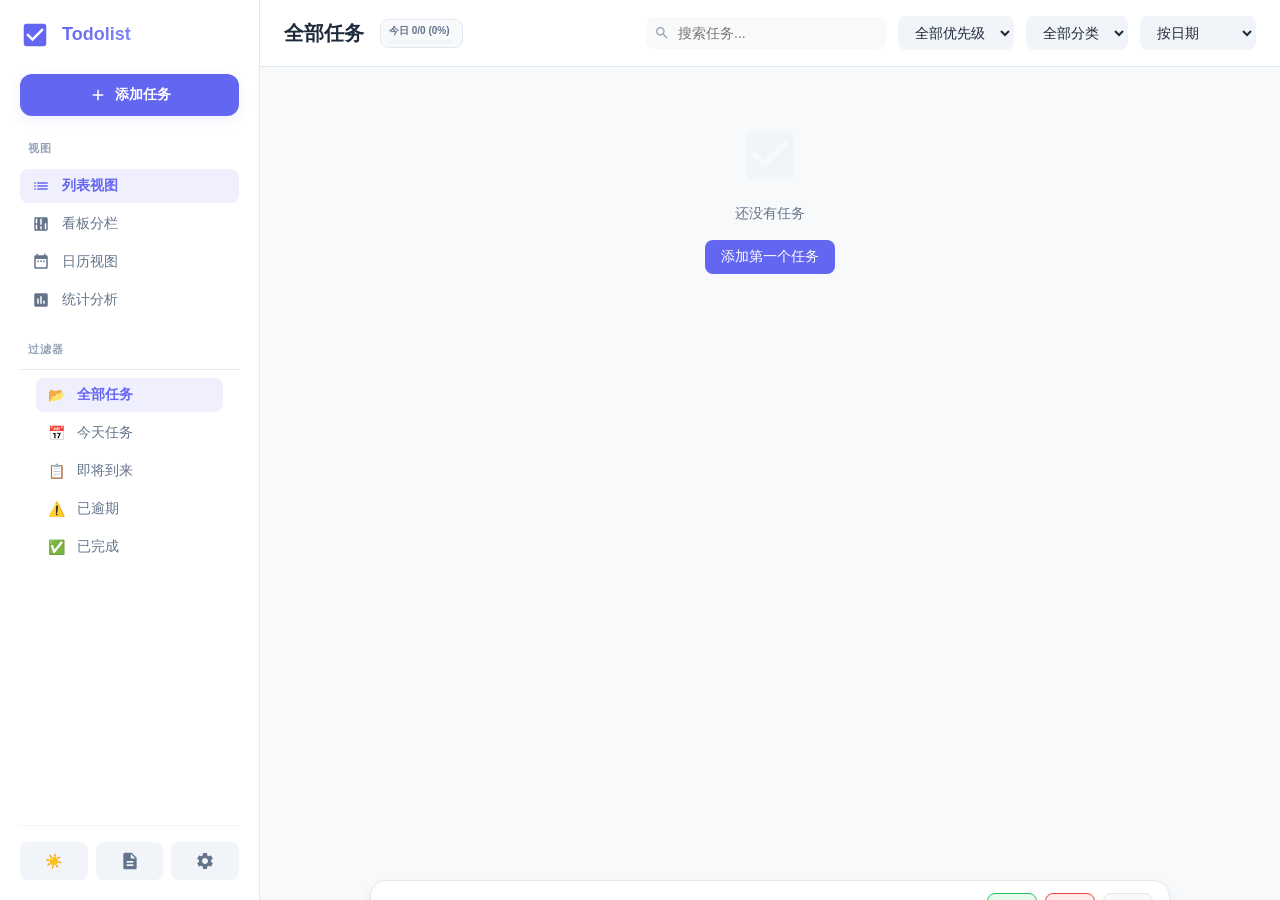
==== commit 2a3952f8: "feat(release): v2.0.0 major redesign of add/edit task modal, quick date pills, header bar & modern s" ====
--- a/index.html
+++ b/index.html
@@ -879,80 +879,71 @@
     </div>
   </div>
 
-  <!-- Dialogs & Toast Notifications -->
+  <!-- Add/Edit Task Modal -->
   <dialog id="task-modal" class="modal">
     <form id="task-form" class="modal-form">
-      <h2 id="modal-title">添加任务</h2>
+      <div class="modal-header">
+        <div class="modal-header-title">
+          <span class="modal-header-icon">✨</span>
+          <h2 id="modal-title">添加任务</h2>
+        </div>
+        <button type="button" id="btn-close-modal-x" class="modal-close-btn" title="关闭 (Esc)">×</button>
+      </div>
+
       <input type="hidden" id="task-id">
+
       <div class="form-group">
-        <label for="task-title">标题 *</label>
-        <input type="text" id="task-title" required placeholder="输入任务标题" autocomplete="off">
-      </div>
+        <label for="task-title">任务标题 *</label>
+        <input type="text" id="task-title" required placeholder="准备做些什么？" autocomplete="off">
+      </div>
+
       <div class="form-group">
-        <label for="task-description">描述</label>
-        <textarea id="task-description" rows="2" placeholder="添加描述（可选）"></textarea>
-      </div>
+        <label for="task-description">任务细节与描述</label>
+        <textarea id="task-description" rows="2" placeholder="添加备注或详细说明（可选）"></textarea>
+      </div>
+
       <div class="form-row">
         <div class="form-group">
           <label for="task-due-date">截止日期</label>
           <input type="date" id="task-due-date">
+          <div class="quick-date-pills">
+            <button type="button" class="date-pill" data-date="today">今天</button>
+            <button type="button" class="date-pill" data-date="tomorrow">明天</button>
+            <button type="button" class="date-pill" data-date="next-monday">下周一</button>
+          </div>
         </div>
         <div class="form-group">
-          <label for="task-due-time">时间</label>
+          <label for="task-due-time">具体时间</label>
           <input type="time" id="task-due-time">
         </div>
       </div>
+
       <div class="form-group">
         <label>优先级</label>
         <div class="priority-options">
           <label class="priority-option">
             <input type="radio" name="priority" value="low">
-            <span class="priority-label low">低</span>
+            <span class="priority-label low"><i class="dot low-dot"></i>低</span>
           </label>
           <label class="priority-option">
             <input type="radio" name="priority" value="medium" checked>
-            <span class="priority-label medium">中</span>
+            <span class="priority-label medium"><i class="dot medium-dot"></i>中</span>
           </label>
           <label class="priority-option">
             <input type="radio" name="priority" value="high">
-            <span class="priority-label high">高</span>
+            <span class="priority-label high"><i class="dot high-dot"></i>高</span>
           </label>
         </div>
       </div>
-      <div class="form-group">
-        <label for="task-category">分类</label>
-        <input type="text" id="task-category" placeholder="工作、个人、学习..." list="category-list" autocomplete="off">
-        <datalist id="category-list"></datalist>
-      </div>
-      <div class="form-group">
-        <label class="checkbox-label">
-          <input type="checkbox" id="task-reminder">
-          <span>设置提醒</span>
-        </label>
-        <select id="task-reminder-before" class="reminder-select" style="display:none; margin-top: 8px;">
-          <option value="5">提前 5 分钟</option>
-          <option value="15" selected>提前 15 分钟</option>
-          <option value="30">提前 30 分钟</option>
-          <option value="60">提前 1 小时</option>
-          <option value="1440">提前 1 天</option>
-        </select>
-      </div>
-      <div class="form-group">
-        <label>子任务</label>
-        <div id="subtasks-list" class="subtask-list">
-          <!-- Rendered dynamically -->
-        </div>
-        <div class="subtask-input-group">
-          <input type="text" id="subtask-input" placeholder="添加子任务..." autocomplete="off">
-          <button type="button" id="btn-add-subtask" class="subtask-add-btn">添加</button>
-        </div>
-      </div>
-      <div class="form-group" id="tags-container">
-        <!-- Rendered dynamically -->
-      </div>
-      <div class="form-group">
-        <div class="repeat-selector">
-          <label class="repeat-label">重复</label>
+
+      <div class="form-row">
+        <div class="form-group flex-1">
+          <label for="task-category">所属分类</label>
+          <input type="text" id="task-category" placeholder="工作、个人、学习..." list="category-list" autocomplete="off">
+          <datalist id="category-list"></datalist>
+        </div>
+        <div class="form-group flex-1">
+          <label for="task-repeat">重复周期</label>
           <select id="task-repeat" class="repeat-select">
             <option value="">不重复</option>
             <option value="daily">🔄 每天</option>
@@ -964,9 +955,41 @@
           </select>
         </div>
       </div>
+
+      <div class="form-group reminder-group">
+        <div class="reminder-toggle-row">
+          <label class="checkbox-label">
+            <input type="checkbox" id="task-reminder">
+            <span>🔔 开启定时提醒</span>
+          </label>
+        </div>
+        <select id="task-reminder-before" class="reminder-select" style="display:none; margin-top: 8px;">
+          <option value="5">提前 5 分钟</option>
+          <option value="15" selected>提前 15 分钟</option>
+          <option value="30">提前 30 分钟</option>
+          <option value="60">提前 1 小时</option>
+          <option value="1440">提前 1 天</option>
+        </select>
+      </div>
+
+      <div class="form-group">
+        <label>子任务清单</label>
+        <div id="subtasks-list" class="subtask-list">
+          <!-- Subtasks will be rendered here -->
+        </div>
+        <div class="subtask-input-group">
+          <input type="text" id="subtask-input" placeholder="添加子步骤..." autocomplete="off">
+          <button type="button" id="btn-add-subtask" class="subtask-add-btn">+ 添加</button>
+        </div>
+      </div>
+
+      <div class="form-group" id="tags-container">
+        <!-- Tags will be rendered here -->
+      </div>
+
       <div class="modal-actions">
         <button type="button" id="btn-cancel" class="btn-secondary">取消</button>
-        <button type="submit" class="btn-primary">保存</button>
+        <button type="submit" class="btn-primary">保存任务</button>
       </div>
     </form>
   </dialog>
--- a/css/base.css
+++ b/css/base.css
@@ -228,3 +228,23 @@
   pointer-events: none;
   animation: fadeIn 0.2s ease;
 }
+
+/* Sleek Webkit Scrollbars */
+::-webkit-scrollbar {
+  width: 6px;
+  height: 6px;
+}
+
+::-webkit-scrollbar-track {
+  background: transparent;
+}
+
+::-webkit-scrollbar-thumb {
+  background-color: var(--border);
+  border-radius: var(--radius-full);
+  transition: background-color var(--transition-fast);
+}
+
+::-webkit-scrollbar-thumb:hover {
+  background-color: var(--text-muted);
+}
--- a/css/components.css
+++ b/css/components.css
@@ -755,42 +755,111 @@
   border: none;
   border-radius: var(--radius-xl);
   padding: 0;
-  max-width: 380px;
-  width: calc(100% - var(--space-2xl));
-  box-shadow: var(--shadow-xl);
+  max-width: 420px;
+  width: calc(100% - var(--space-xl));
+  box-shadow: var(--shadow-xl), 0 20px 25px -5px rgba(0, 0, 0, 0.1);
   background-color: var(--surface);
+  overflow: hidden;
 }
 
 .modal::backdrop {
-  background-color: rgba(0, 0, 0, 0.5);
-  backdrop-filter: blur(4px);
+  background-color: rgba(0, 0, 0, 0.4);
+  backdrop-filter: blur(6px);
 }
 
 .modal-form {
-  padding: var(--space-2xl);
-}
-
-.modal-form h2 {
-  font-size: var(--font-size-2xl);
-  margin-bottom: var(--space-xl);
+  padding: var(--space-xl);
+  display: flex;
+  flex-direction: column;
+  gap: var(--space-md);
+}
+
+.modal-header {
+  display: flex;
+  align-items: center;
+  justify-content: space-between;
+  margin-bottom: var(--space-xs);
+  padding-bottom: var(--space-sm);
+  border-bottom: 1px solid var(--border-light);
+}
+
+.modal-header-title {
+  display: flex;
+  align-items: center;
+  gap: var(--space-xs);
+}
+
+.modal-header-icon {
+  font-size: 18px;
+}
+
+.modal-header h2 {
+  font-size: var(--font-size-lg);
+  font-weight: 600;
   color: var(--text);
+  margin: 0;
+}
+
+.modal-close-btn {
+  border: none;
+  background: none;
+  font-size: 20px;
+  line-height: 1;
+  color: var(--text-muted);
+  cursor: pointer;
+  padding: 2px 6px;
+  border-radius: var(--radius-sm);
+  transition: color var(--transition-fast), background-color var(--transition-fast);
+}
+
+.modal-close-btn:hover {
+  color: var(--text);
+  background-color: var(--border-light);
 }
 
 .form-group {
-  margin-bottom: var(--space-lg);
+  margin-bottom: 0;
+}
+
+.form-group.flex-1 {
+  flex: 1;
+  min-width: 0;
 }
 
 .form-group label {
   display: block;
-  font-size: var(--font-size-sm);
-  font-weight: 500;
+  font-size: 12px;
+  font-weight: 600;
   color: var(--text-secondary);
-  margin-bottom: var(--space-xs);
+  margin-bottom: 4px;
+}
+
+.quick-date-pills {
+  display: flex;
+  gap: 4px;
+  margin-top: 6px;
+}
+
+.date-pill {
+  padding: 2px 8px;
+  font-size: 11px;
+  border: 1px solid var(--border);
+  border-radius: var(--radius-full);
+  background: var(--bg);
+  color: var(--text-secondary);
+  cursor: pointer;
+  transition: all var(--transition-fast);
+}
+
+.date-pill:hover {
+  border-color: var(--primary);
+  color: var(--primary);
+  background-color: var(--primary-bg);
 }
 
 .priority-options {
   display: flex;
-  gap: var(--space-sm);
+  gap: var(--space-xs);
 }
 
 .priority-option {
@@ -805,16 +874,26 @@
   display: flex;
   align-items: center;
   justify-content: center;
-  padding: var(--space-sm);
+  gap: 4px;
+  padding: 6px;
   border: 1px solid var(--border);
   border-radius: var(--radius-md);
-  font-size: var(--font-size-sm);
+  font-size: 12px;
   font-weight: 500;
   cursor: pointer;
-  transition: background-color var(--transition-fast),
-              border-color var(--transition-fast),
-              color var(--transition-fast);
-}
+  transition: all var(--transition-fast);
+}
+
+.priority-label .dot {
+  width: 6px;
+  height: 6px;
+  border-radius: 50%;
+  display: inline-block;
+}
+
+.priority-label .dot.low-dot { background-color: var(--success); }
+.priority-label .dot.medium-dot { background-color: var(--warning); }
+.priority-label .dot.high-dot { background-color: var(--danger); }
 
 .priority-label:hover {
   border-color: var(--text-muted);
@@ -835,22 +914,27 @@
 .priority-option input:checked + .priority-label.low {
   background-color: var(--success-bg);
   border-color: var(--success);
+  box-shadow: 0 0 0 1px var(--success);
 }
 
 .priority-option input:checked + .priority-label.medium {
   background-color: var(--warning-bg);
   border-color: var(--warning);
+  box-shadow: 0 0 0 1px var(--warning);
 }
 
 .priority-option input:checked + .priority-label.high {
   background-color: var(--danger-bg);
   border-color: var(--danger);
+  box-shadow: 0 0 0 1px var(--danger);
 }
 
 .modal-actions {
   display: flex;
   gap: var(--space-md);
-  margin-top: var(--space-xl);
+  margin-top: var(--space-md);
+  padding-top: var(--space-sm);
+  border-top: 1px solid var(--border-light);
 }
 
 .modal-actions .btn-secondary,
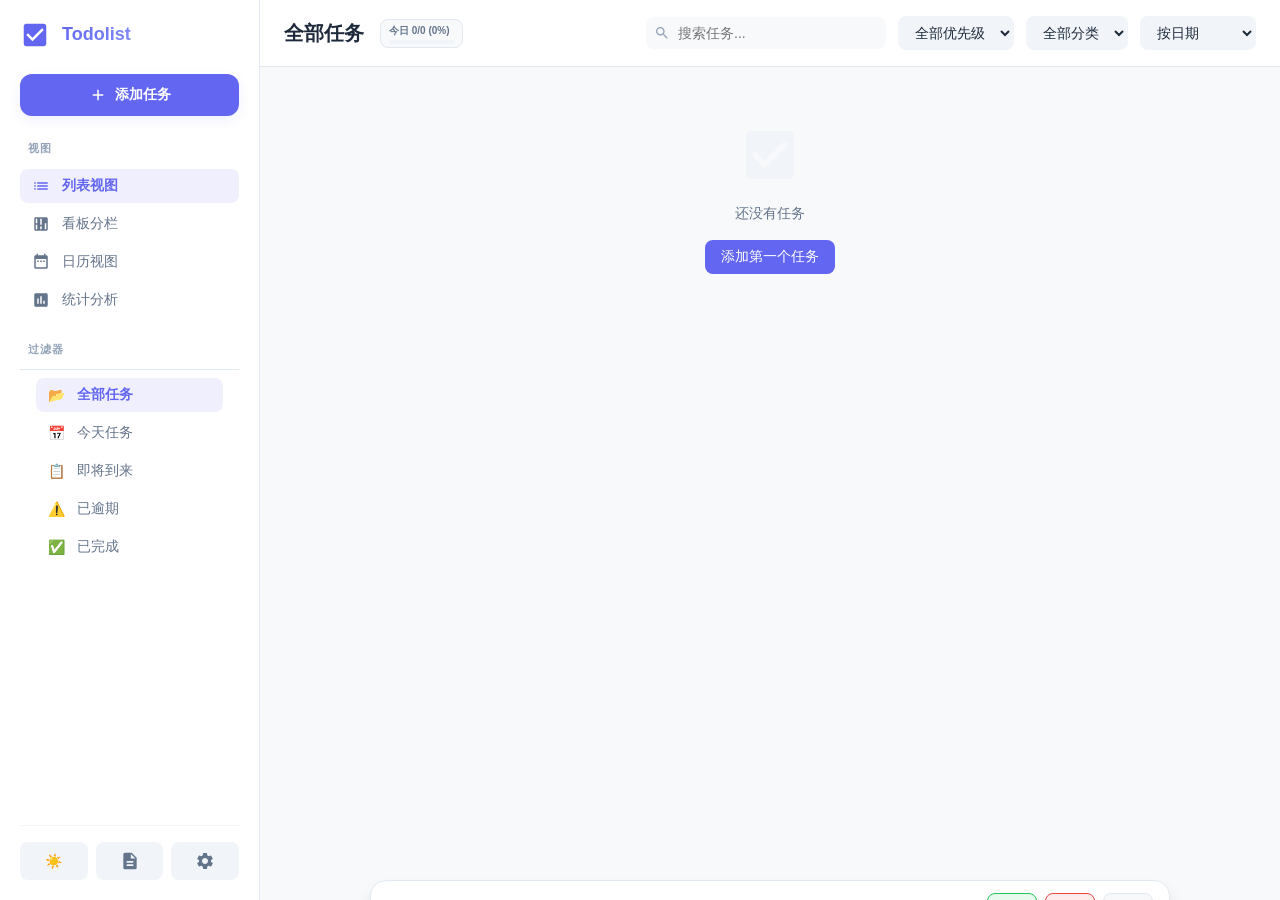
==== commit 08b390d0: "feat(release): v2.3.0 complete time module redesign, scenario time pills & clear buttons" ====
--- a/index.html
+++ b/index.html
@@ -902,19 +902,38 @@
         <textarea id="task-description" rows="2" placeholder="添加备注或详细说明（可选）"></textarea>
       </div>
 
-      <div class="form-row">
-        <div class="form-group">
-          <label for="task-due-date">截止日期</label>
-          <input type="date" id="task-due-date">
-          <div class="quick-date-pills">
-            <button type="button" class="date-pill" data-date="today">今天</button>
-            <button type="button" class="date-pill" data-date="tomorrow">明天</button>
-            <button type="button" class="date-pill" data-date="next-monday">下周一</button>
+      <div class="date-time-card">
+        <div class="date-time-row">
+          <div class="form-group flex-1">
+            <div class="field-header">
+              <label for="task-due-date" class="icon-label">📅 截止日期</label>
+              <button type="button" id="btn-clear-due-date" class="btn-text-action" title="清除日期">清除</button>
+            </div>
+            <div class="input-icon-wrapper">
+              <input type="date" id="task-due-date" class="styled-datetime-input">
+            </div>
+            <div class="quick-date-pills">
+              <button type="button" class="date-pill" data-date="today">今天</button>
+              <button type="button" class="date-pill" data-date="tomorrow">明天</button>
+              <button type="button" class="date-pill" data-date="next-monday">下周一</button>
+            </div>
           </div>
-        </div>
-        <div class="form-group">
-          <label for="task-due-time">具体时间</label>
-          <input type="time" id="task-due-time">
+          <div class="form-group flex-1">
+            <div class="field-header">
+              <label for="task-due-time" class="icon-label">⏰ 具体时间</label>
+              <button type="button" id="btn-clear-due-time" class="btn-text-action" title="清除时间">清除</button>
+            </div>
+            <div class="input-icon-wrapper">
+              <input type="time" id="task-due-time" class="styled-datetime-input">
+            </div>
+            <div class="quick-time-pills">
+              <button type="button" class="time-pill" data-time="09:00">🌅 09:00</button>
+              <button type="button" class="time-pill" data-time="12:00">☀️ 12:00</button>
+              <button type="button" class="time-pill" data-time="14:00">🍱 14:00</button>
+              <button type="button" class="time-pill" data-time="18:00">🌆 18:00</button>
+              <button type="button" class="time-pill" data-time="20:00">🌙 20:00</button>
+            </div>
+          </div>
         </div>
       </div>
 
--- a/css/components.css
+++ b/css/components.css
@@ -834,24 +834,82 @@
   margin-bottom: 4px;
 }
 
-.quick-date-pills {
+.field-header {
+  display: flex;
+  align-items: center;
+  justify-content: space-between;
+  margin-bottom: 4px;
+}
+
+.field-header label {
+  margin-bottom: 0;
+}
+
+.btn-text-action {
+  border: none;
+  background: none;
+  font-size: 11px;
+  color: var(--text-muted);
+  cursor: pointer;
+  padding: 0 2px;
+  transition: color var(--transition-fast);
+}
+
+.btn-text-action:hover {
+  color: var(--danger);
+}
+
+.date-time-card {
+  background: var(--bg);
+  border: 1px solid var(--border);
+  border-radius: var(--radius-lg);
+  padding: var(--space-md);
+}
+
+.date-time-row {
+  display: flex;
+  gap: var(--space-md);
+}
+
+.styled-datetime-input {
+  width: 100%;
+  padding: 6px 10px;
+  font-size: 13px;
+  border: 1px solid var(--border);
+  border-radius: var(--radius-md);
+  background-color: var(--surface);
+  color: var(--text);
+  transition: all var(--transition-fast);
+}
+
+.styled-datetime-input:focus {
+  outline: none;
+  border-color: var(--primary);
+  box-shadow: 0 0 0 3px rgba(99, 102, 241, 0.15);
+}
+
+.quick-date-pills,
+.quick-time-pills {
   display: flex;
   gap: 4px;
   margin-top: 6px;
-}
-
-.date-pill {
-  padding: 2px 8px;
+  flex-wrap: wrap;
+}
+
+.date-pill,
+.time-pill {
+  padding: 2px 7px;
   font-size: 11px;
   border: 1px solid var(--border);
   border-radius: var(--radius-full);
-  background: var(--bg);
+  background: var(--surface);
   color: var(--text-secondary);
   cursor: pointer;
   transition: all var(--transition-fast);
 }
 
-.date-pill:hover {
+.date-pill:hover,
+.time-pill:hover {
   border-color: var(--primary);
   color: var(--primary);
   background-color: var(--primary-bg);
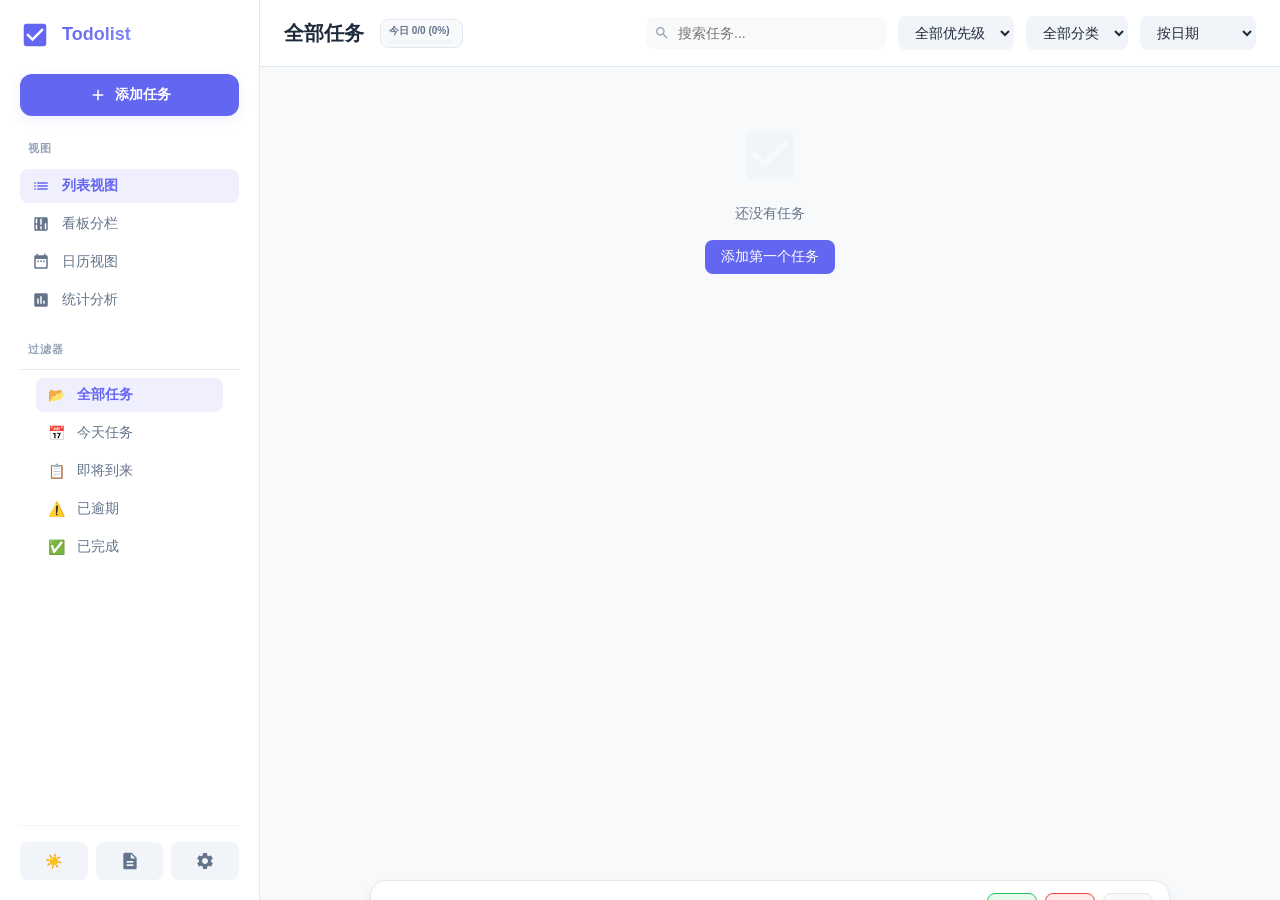
==== commit e0f96bd8: "feat(release): v3.1.0 stacked full-width date-time card layout, single row time pills toolbar & spac" ====
--- a/index.html
+++ b/index.html
@@ -902,37 +902,69 @@
         <textarea id="task-description" rows="2" placeholder="添加备注或详细说明（可选）"></textarea>
       </div>
 
+      <!-- Date & Time Section Card -->
       <div class="date-time-card">
-        <div class="date-time-row">
-          <div class="form-group flex-1">
-            <div class="field-header">
-              <label for="task-due-date" class="icon-label">📅 截止日期</label>
-              <button type="button" id="btn-clear-due-date" class="btn-text-action" title="清除日期">清除</button>
-            </div>
-            <div class="input-icon-wrapper">
-              <input type="date" id="task-due-date" class="styled-datetime-input">
-            </div>
+        <div class="date-field-section">
+          <div class="field-header">
+            <label for="task-due-date" class="icon-label">📅 截止日期</label>
+            <button type="button" id="btn-clear-due-date" class="btn-text-action" title="清除日期">清除</button>
+          </div>
+          <div class="date-input-row">
+            <input type="date" id="task-due-date" class="styled-datetime-input">
             <div class="quick-date-pills">
               <button type="button" class="date-pill" data-date="today">今天</button>
               <button type="button" class="date-pill" data-date="tomorrow">明天</button>
               <button type="button" class="date-pill" data-date="next-monday">下周一</button>
             </div>
           </div>
-          <div class="form-group flex-1">
-            <div class="field-header">
-              <label for="task-due-time" class="icon-label">⏰ 具体时间</label>
-              <button type="button" id="btn-clear-due-time" class="btn-text-action" title="清除时间">清除</button>
-            </div>
-            <div class="input-icon-wrapper">
-              <input type="time" id="task-due-time" class="styled-datetime-input">
-            </div>
-            <div class="quick-time-pills">
-              <button type="button" class="time-pill" data-time="09:00">🌅 09:00</button>
-              <button type="button" class="time-pill" data-time="12:00">☀️ 12:00</button>
-              <button type="button" class="time-pill" data-time="14:00">🍱 14:00</button>
-              <button type="button" class="time-pill" data-time="18:00">🌆 18:00</button>
-              <button type="button" class="time-pill" data-time="20:00">🌙 20:00</button>
-            </div>
+        </div>
+
+        <div class="time-field-section">
+          <div class="field-header">
+            <label class="icon-label">⏰ 具体时间</label>
+            <button type="button" id="btn-clear-due-time" class="btn-text-action" title="清除时间">清除</button>
+          </div>
+
+          <input type="hidden" id="task-due-time">
+
+          <div class="time-presets-toolbar">
+            <button type="button" class="time-pill" data-time="09:00">🌅 09:00</button>
+            <button type="button" class="time-pill" data-time="12:00">☀️ 12:00</button>
+            <button type="button" class="time-pill" data-time="14:00">🍱 14:00</button>
+            <button type="button" class="time-pill" data-time="18:00">🌆 18:00</button>
+            <button type="button" class="time-pill" data-time="20:00">🌙 20:00</button>
+          </div>
+
+          <div class="time-custom-row">
+            <span class="custom-time-label">自定义:</span>
+            <select id="task-due-hour" class="styled-select-time">
+              <option value="">-- 时 --</option>
+              <option value="06">06 时</option>
+              <option value="07">07 时</option>
+              <option value="08">08 时</option>
+              <option value="09">09 时</option>
+              <option value="10">10 时</option>
+              <option value="11">11 时</option>
+              <option value="12">12 时</option>
+              <option value="13">13 时</option>
+              <option value="14">14 时</option>
+              <option value="15">15 时</option>
+              <option value="16">16 时</option>
+              <option value="17">17 时</option>
+              <option value="18">18 时</option>
+              <option value="19">19 时</option>
+              <option value="20">20 时</option>
+              <option value="21">21 时</option>
+              <option value="22">22 时</option>
+              <option value="23">23 时</option>
+            </select>
+            <span class="time-colon">:</span>
+            <select id="task-due-minute" class="styled-select-time">
+              <option value="00">00 分</option>
+              <option value="15">15 分</option>
+              <option value="30">30 分</option>
+              <option value="45">45 分</option>
+            </select>
           </div>
         </div>
       </div>
--- a/css/components.css
+++ b/css/components.css
@@ -864,17 +864,36 @@
   border: 1px solid var(--border);
   border-radius: var(--radius-lg);
   padding: var(--space-md);
-}
-
-.date-time-row {
-  display: flex;
-  gap: var(--space-md);
+  display: flex;
+  flex-direction: column;
+  gap: var(--space-sm);
+}
+
+.date-field-section,
+.time-field-section {
+  display: flex;
+  flex-direction: column;
+  gap: 4px;
+}
+
+.time-field-section {
+  padding-top: var(--space-xs);
+  border-top: 1px dashed var(--border);
+}
+
+.date-input-row {
+  display: flex;
+  gap: var(--space-sm);
+  align-items: center;
+}
+
+.date-input-row .styled-datetime-input {
+  flex: 1;
 }
 
 .styled-datetime-input {
-  width: 100%;
-  padding: 6px 10px;
-  font-size: 13px;
+  padding: 5px 10px;
+  font-size: 12px;
   border: 1px solid var(--border);
   border-radius: var(--radius-md);
   background-color: var(--surface);
@@ -886,6 +905,49 @@
   outline: none;
   border-color: var(--primary);
   box-shadow: 0 0 0 3px rgba(99, 102, 241, 0.15);
+}
+
+.time-presets-toolbar {
+  display: flex;
+  gap: 4px;
+  flex-wrap: wrap;
+}
+
+.time-custom-row {
+  display: flex;
+  align-items: center;
+  gap: 6px;
+  margin-top: 2px;
+}
+
+.custom-time-label {
+  font-size: 11px;
+  color: var(--text-muted);
+  white-space: nowrap;
+}
+
+.styled-select-time {
+  padding: 4px 8px;
+  font-size: 12px;
+  font-weight: 500;
+  border: 1px solid var(--border);
+  border-radius: var(--radius-md);
+  background-color: var(--surface);
+  color: var(--text);
+  cursor: pointer;
+  transition: all var(--transition-fast);
+}
+
+.styled-select-time:focus {
+  outline: none;
+  border-color: var(--primary);
+  box-shadow: 0 0 0 3px rgba(99, 102, 241, 0.15);
+}
+
+.time-colon {
+  font-size: 14px;
+  font-weight: 600;
+  color: var(--text-muted);
 }
 
 .quick-date-pills,
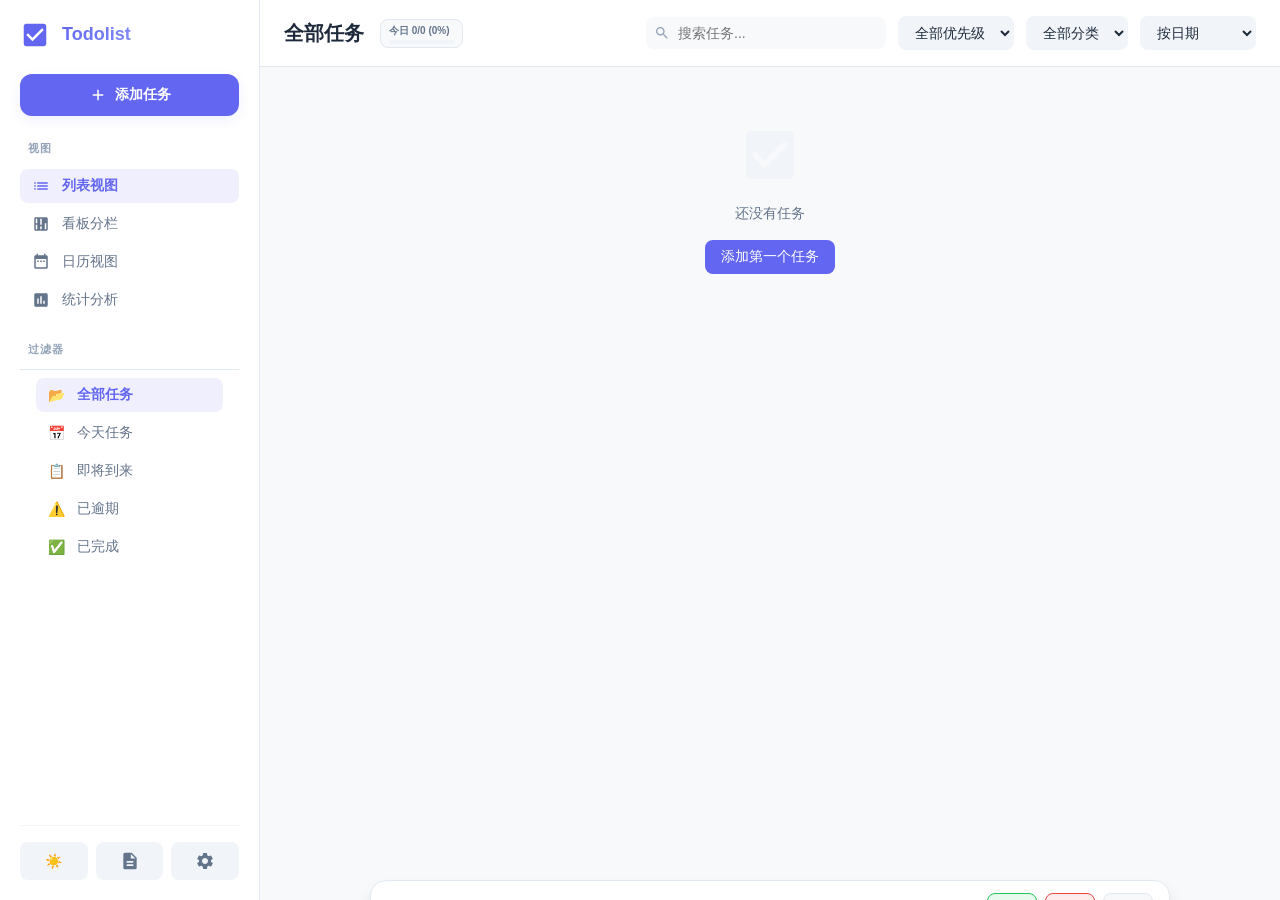
==== commit bd0a34bd: "feat(release): v3.3.0 full 24h & 5-min precision step time picker, active pill highlighting" ====
--- a/index.html
+++ b/index.html
@@ -920,51 +920,70 @@
         </div>
 
         <div class="time-field-section">
-          <div class="field-header">
-            <label class="icon-label">⏰ 具体时间</label>
-            <button type="button" id="btn-clear-due-time" class="btn-text-action" title="清除时间">清除</button>
+          <input type="hidden" id="task-due-time">
+          
+          <div id="time-trigger-bar" class="time-trigger-bar">
+            <button type="button" id="btn-toggle-time-picker" class="time-trigger-btn">
+              <span class="time-trigger-icon">⏰</span>
+              <span id="time-trigger-text">设置具体时间 (可选)</span>
+            </button>
+            <button type="button" id="btn-clear-due-time" class="btn-text-action hidden" title="清除时间">清除时间</button>
           </div>
 
-          <input type="hidden" id="task-due-time">
-
-          <div class="time-presets-toolbar">
-            <button type="button" class="time-pill" data-time="09:00">🌅 09:00</button>
-            <button type="button" class="time-pill" data-time="12:00">☀️ 12:00</button>
-            <button type="button" class="time-pill" data-time="14:00">🍱 14:00</button>
-            <button type="button" class="time-pill" data-time="18:00">🌆 18:00</button>
-            <button type="button" class="time-pill" data-time="20:00">🌙 20:00</button>
-          </div>
-
-          <div class="time-custom-row">
-            <span class="custom-time-label">自定义:</span>
-            <select id="task-due-hour" class="styled-select-time">
-              <option value="">-- 时 --</option>
-              <option value="06">06 时</option>
-              <option value="07">07 时</option>
-              <option value="08">08 时</option>
-              <option value="09">09 时</option>
-              <option value="10">10 时</option>
-              <option value="11">11 时</option>
-              <option value="12">12 时</option>
-              <option value="13">13 时</option>
-              <option value="14">14 时</option>
-              <option value="15">15 时</option>
-              <option value="16">16 时</option>
-              <option value="17">17 时</option>
-              <option value="18">18 时</option>
-              <option value="19">19 时</option>
-              <option value="20">20 时</option>
-              <option value="21">21 时</option>
-              <option value="22">22 时</option>
-              <option value="23">23 时</option>
-            </select>
-            <span class="time-colon">:</span>
-            <select id="task-due-minute" class="styled-select-time">
-              <option value="00">00 分</option>
-              <option value="15">15 分</option>
-              <option value="30">30 分</option>
-              <option value="45">45 分</option>
-            </select>
+          <div id="time-selection-strip" class="time-selection-strip hidden">
+            <div class="time-presets-toolbar">
+              <button type="button" class="time-pill" data-time="09:00">🌅 09:00</button>
+              <button type="button" class="time-pill" data-time="12:00">☀️ 12:00</button>
+              <button type="button" class="time-pill" data-time="14:00">🍱 14:00</button>
+              <button type="button" class="time-pill" data-time="18:00">🌆 18:00</button>
+              <button type="button" class="time-pill" data-time="20:00">🌙 20:00</button>
+            </div>
+
+            <div class="time-custom-row">
+              <span class="custom-time-label">自定义:</span>
+              <select id="task-due-hour" class="styled-select-time">
+                <option value="">-- 时 --</option>
+                <option value="00">00 时 (半夜)</option>
+                <option value="01">01 时</option>
+                <option value="02">02 时</option>
+                <option value="03">03 时</option>
+                <option value="04">04 时</option>
+                <option value="05">05 时</option>
+                <option value="06">06 时 (早晨)</option>
+                <option value="07">07 时</option>
+                <option value="08">08 时</option>
+                <option value="09">09 时 (上午)</option>
+                <option value="10">10 时</option>
+                <option value="11">11 时</option>
+                <option value="12">12 时 (中午)</option>
+                <option value="13">13 时</option>
+                <option value="14">14 时 (下午)</option>
+                <option value="15">15 时</option>
+                <option value="16">16 时</option>
+                <option value="17">17 时</option>
+                <option value="18">18 时 (傍晚)</option>
+                <option value="19">19 时</option>
+                <option value="20">20 时 (晚上)</option>
+                <option value="21">21 时</option>
+                <option value="22">22 时</option>
+                <option value="23">23 时</option>
+              </select>
+              <span class="time-colon">:</span>
+              <select id="task-due-minute" class="styled-select-time">
+                <option value="00">00 分</option>
+                <option value="05">05 分</option>
+                <option value="10">10 分</option>
+                <option value="15">15 分</option>
+                <option value="20">20 分</option>
+                <option value="25">25 分</option>
+                <option value="30">30 分</option>
+                <option value="35">35 分</option>
+                <option value="40">40 分</option>
+                <option value="45">45 分</option>
+                <option value="50">50 分</option>
+                <option value="55">55 分</option>
+              </select>
+            </div>
           </div>
         </div>
       </div>
--- a/css/components.css
+++ b/css/components.css
@@ -913,6 +913,53 @@
   flex-wrap: wrap;
 }
 
+.time-trigger-bar {
+  display: flex;
+  align-items: center;
+  justify-content: space-between;
+}
+
+.time-trigger-btn {
+  display: inline-flex;
+  align-items: center;
+  gap: 6px;
+  padding: 4px 10px;
+  font-size: 12px;
+  font-weight: 500;
+  border: 1px dashed var(--border);
+  border-radius: var(--radius-full);
+  background: var(--surface);
+  color: var(--text-secondary);
+  cursor: pointer;
+  transition: all var(--transition-fast);
+}
+
+.time-trigger-btn:hover {
+  border-color: var(--primary);
+  color: var(--primary);
+  background-color: var(--primary-bg);
+}
+
+.time-trigger-btn.active {
+  border-style: solid;
+  border-color: var(--primary);
+  background-color: var(--primary-bg);
+  color: var(--primary);
+  font-weight: 600;
+}
+
+.time-selection-strip {
+  display: flex;
+  flex-direction: column;
+  gap: 6px;
+  margin-top: 6px;
+  animation: fadeIn 0.2s ease;
+}
+
+.time-selection-strip.hidden {
+  display: none !important;
+}
+
 .time-custom-row {
   display: flex;
   align-items: center;
@@ -975,6 +1022,15 @@
   border-color: var(--primary);
   color: var(--primary);
   background-color: var(--primary-bg);
+}
+
+.date-pill.active,
+.time-pill.active {
+  border-color: var(--primary);
+  color: var(--primary);
+  background-color: var(--primary-bg);
+  font-weight: 600;
+  box-shadow: 0 1px 3px rgba(99, 102, 241, 0.15);
 }
 
 .priority-options {
